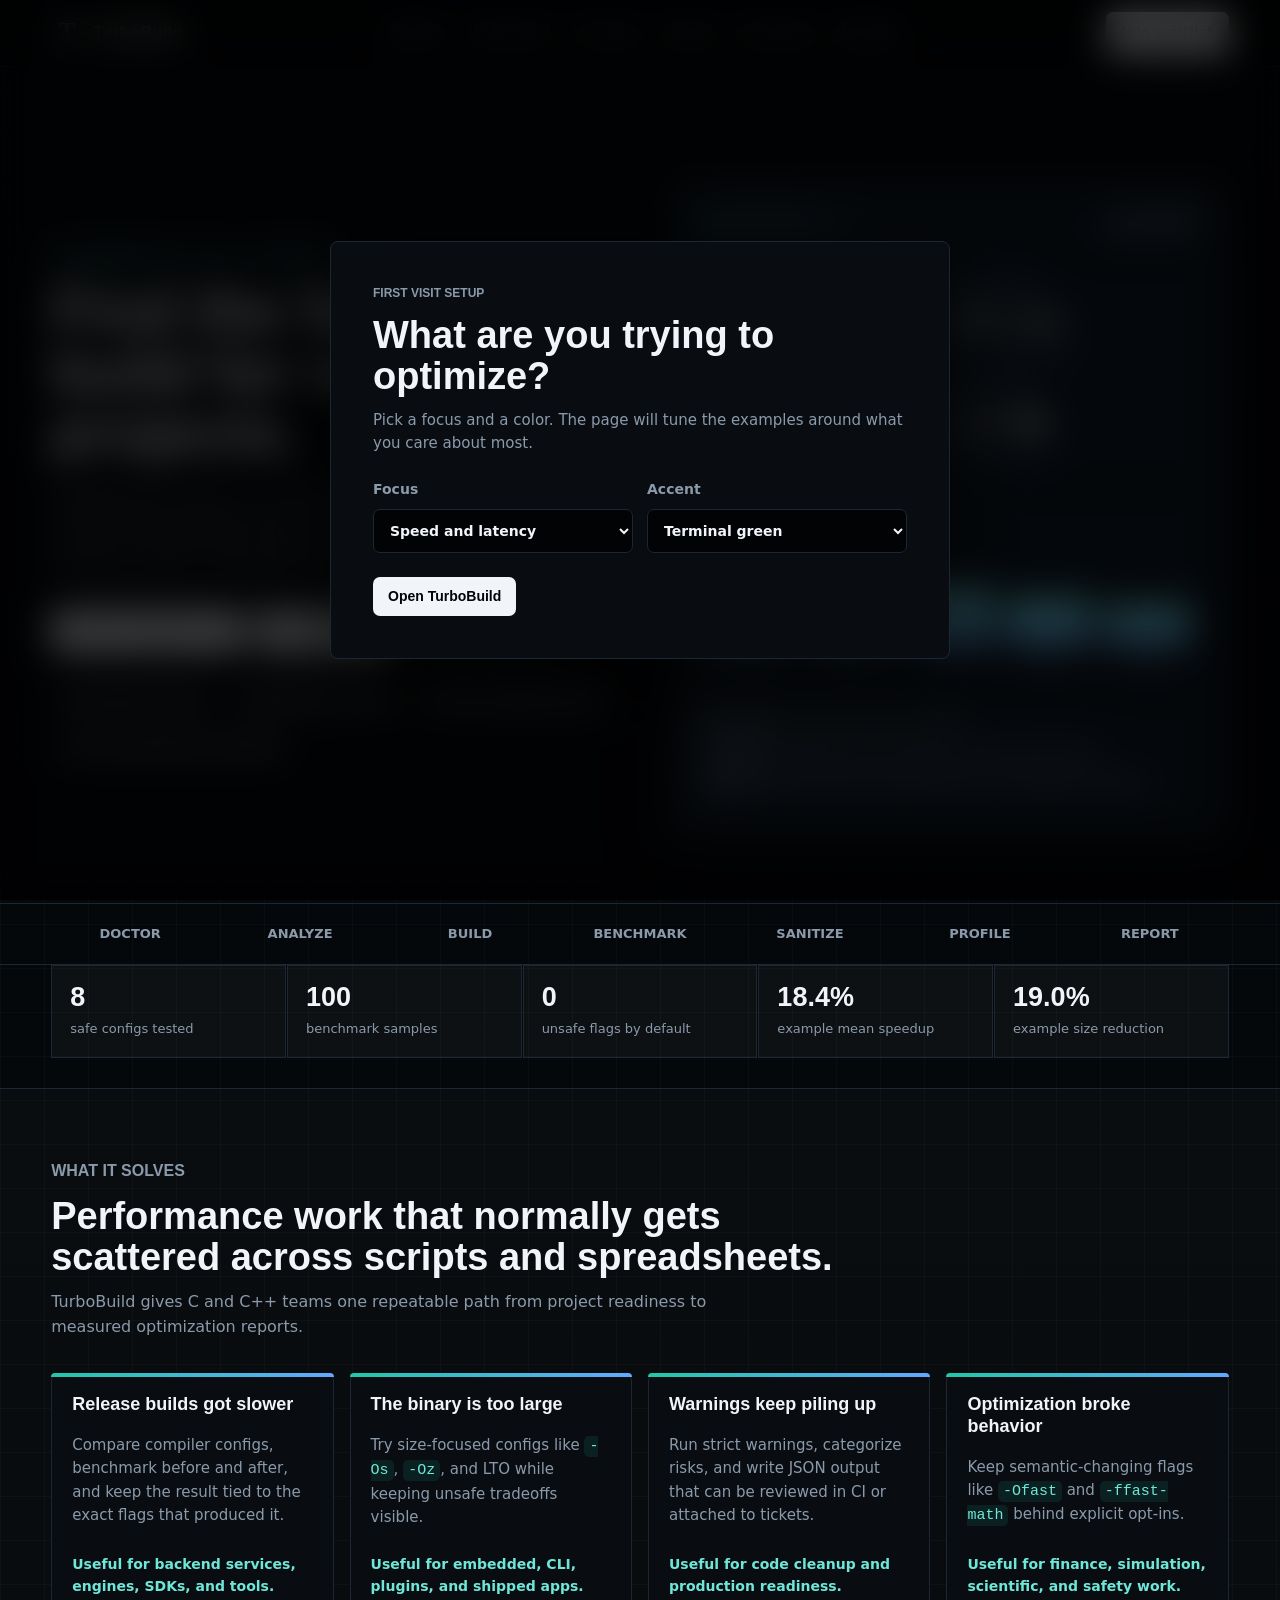
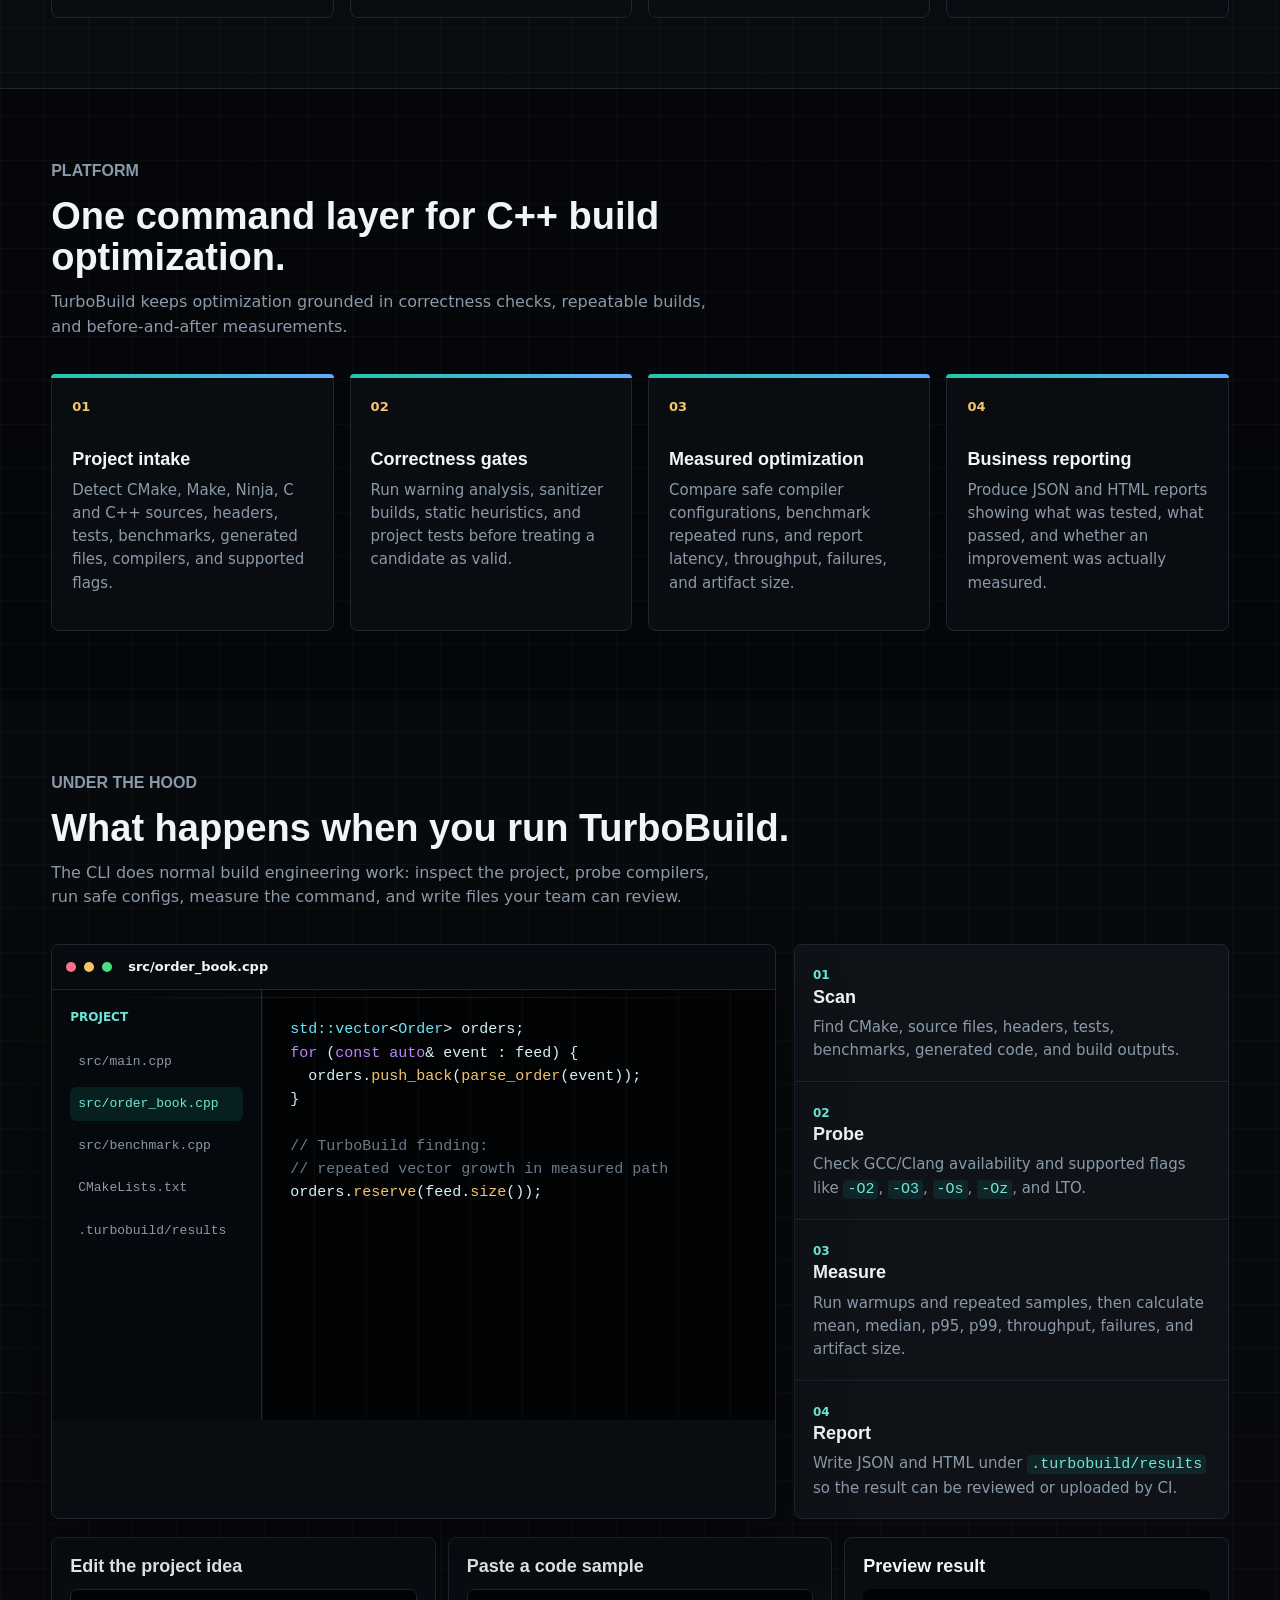
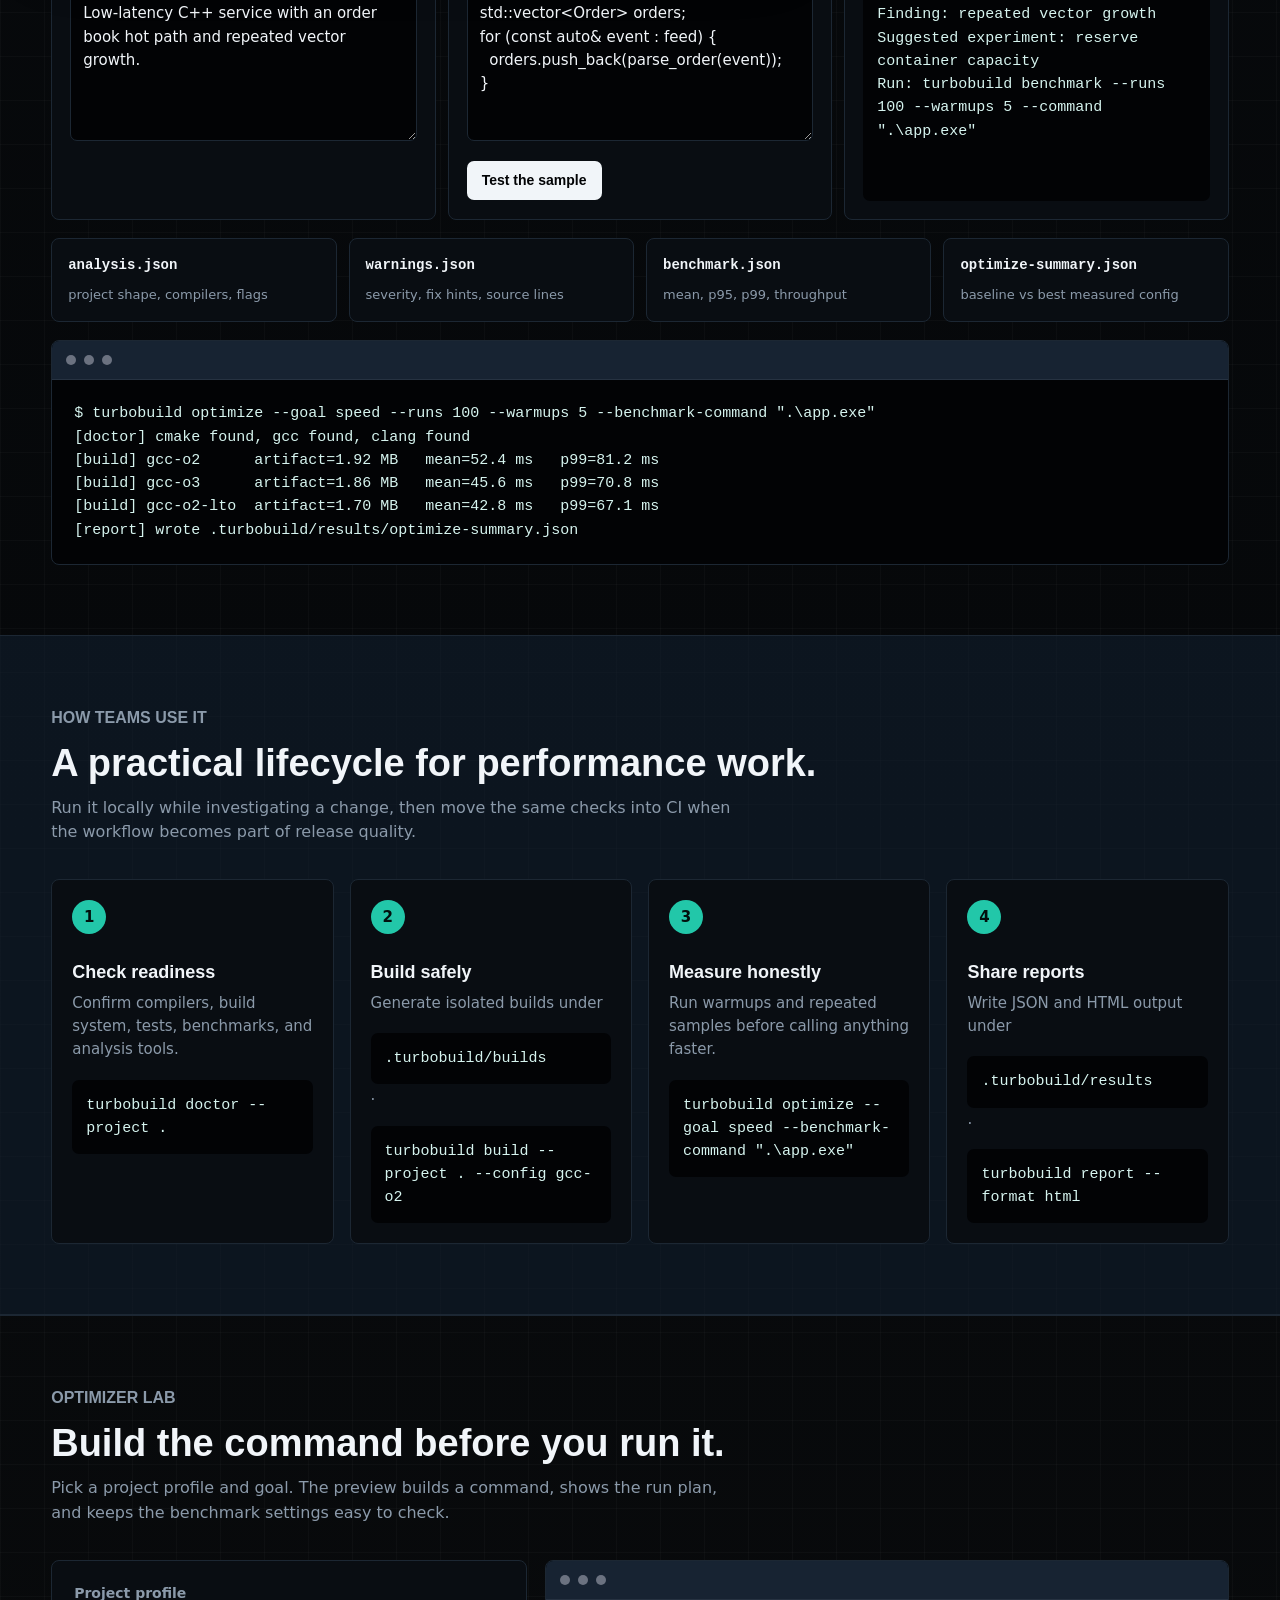
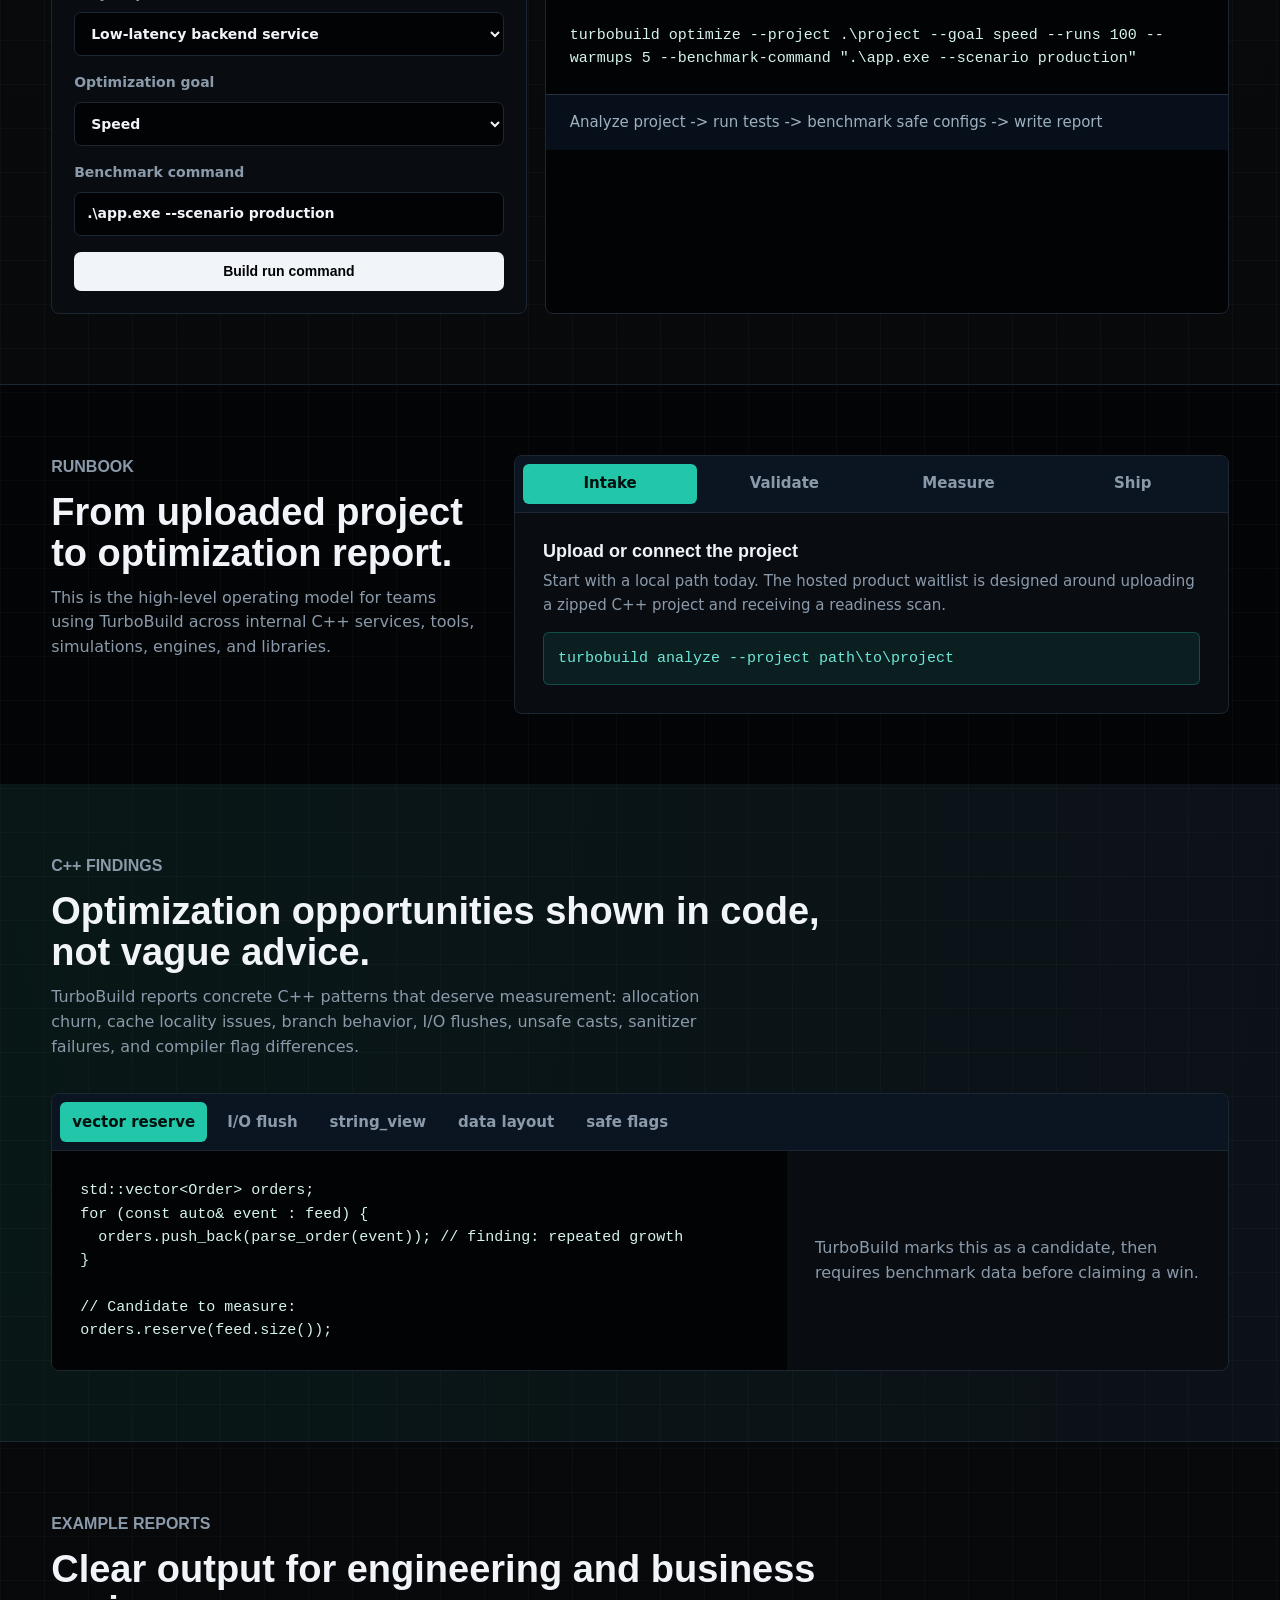
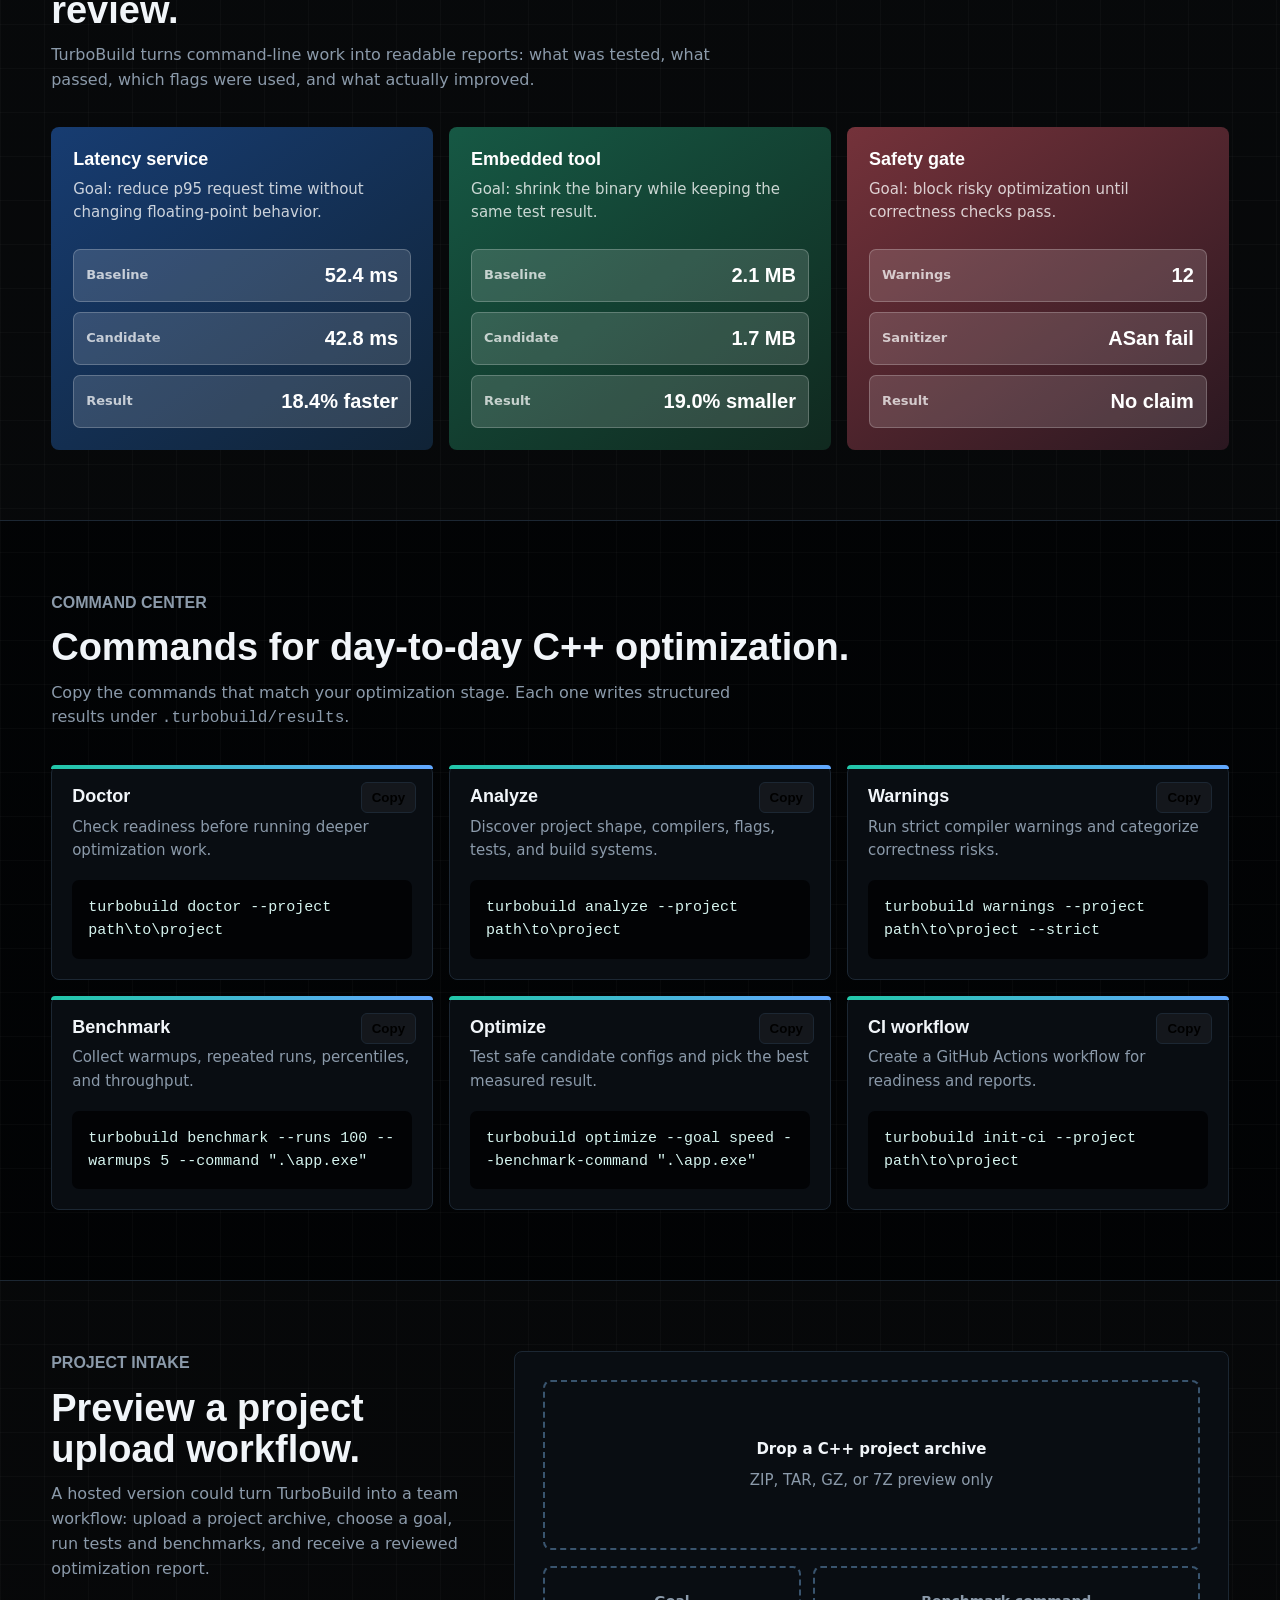
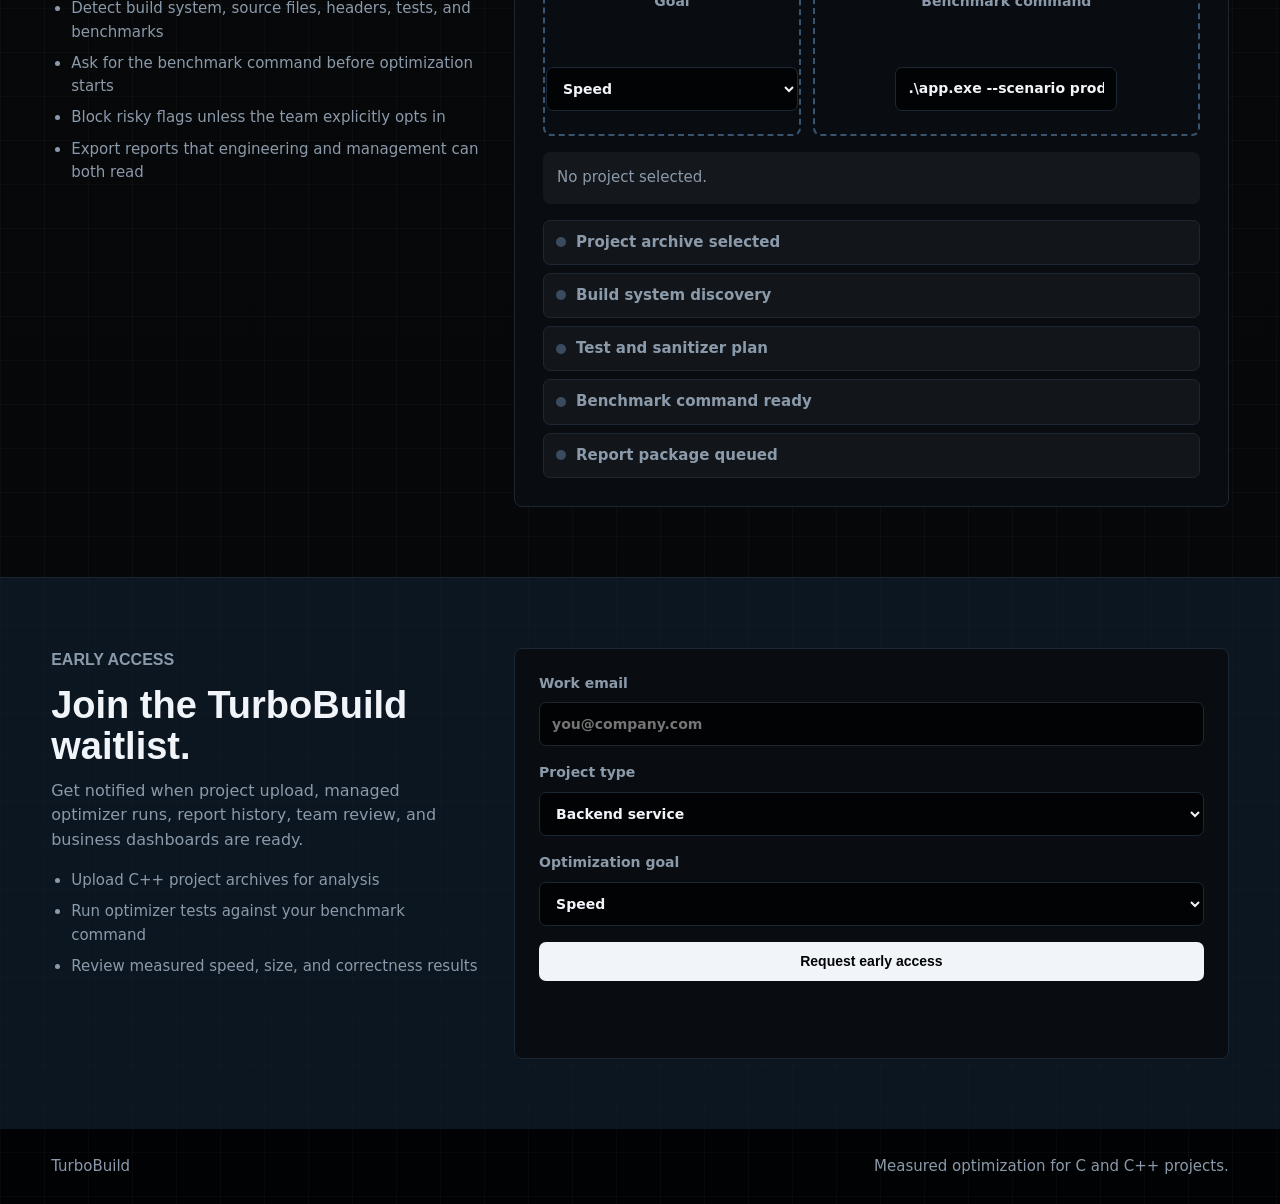
==== index.html @ cc8c0f1e "Deploy site from b3814294724a7c6a3bc1325616a0accb44f3c907" ====
<!doctype html>
<html lang="en">
  <head>
    <meta charset="utf-8" />
    <meta name="viewport" content="width=device-width, initial-scale=1" />
    <title>TurboBuild | Measured C and C++ Optimization</title>
    <meta
      name="description"
      content="TurboBuild analyzes, builds, tests, benchmarks, profiles, and optimizes C and C++ projects with measurement-first reports."
    />
    <link rel="stylesheet" href="styles.css" />
  </head>
  <body>
    <div class="welcome-modal" id="welcomeModal" aria-hidden="true">
      <div class="welcome-card" role="dialog" aria-modal="true" aria-labelledby="welcomeTitle">
        <p class="eyebrow">First visit setup</p>
        <h2 id="welcomeTitle">What are you trying to optimize?</h2>
        <p>
          Pick a focus and a color. The page will tune the examples around what
          you care about most.
        </p>
        <div class="welcome-grid">
          <label>
            Focus
            <select id="visitorFocus">
              <option value="speed">Speed and latency</option>
              <option value="size">Binary size</option>
              <option value="safety">Warnings and correctness</option>
              <option value="ci">CI reports</option>
            </select>
          </label>
          <label>
            Accent
            <select id="visitorColor">
              <option value="green">Terminal green</option>
              <option value="amber">Build amber</option>
              <option value="blue">Profiler blue</option>
              <option value="rose">Warning rose</option>
            </select>
          </label>
        </div>
        <button class="button button-dark" id="saveWelcome" type="button">Open TurboBuild</button>
      </div>
    </div>

    <header class="topbar">
      <a class="brand" href="#home" aria-label="TurboBuild home">
        <span class="brand-mark">T</span>
        <span>TurboBuild</span>
      </a>
      <nav class="nav" aria-label="Primary navigation">
        <a href="#platform">Platform</a>
        <a href="#under-hood">Under hood</a>
        <a href="#solves">Use cases</a>
        <a href="#upload">Upload</a>
        <a href="#commands">Commands</a>
        <a href="#workflow">Workflow</a>
      </nav>
      <a class="button button-dark" href="#waitlist">Join waitlist</a>
    </header>

    <main id="home">
      <section class="hero">
        <div class="hero-copy">
          <p class="eyebrow">Measurement-first C and C++ optimization</p>
          <h1>Find the fastest safe build for real C++ projects.</h1>
          <p class="hero-text">
            TurboBuild scans your C++ codebase, tests correctness, benchmarks
            compiler flags, profiles hot paths, and shows exactly what changed.
            It is a local CLI for teams that need proof before
            they change release flags, rewrite hot code, or ship performance
            claims.
          </p>
          <div class="hero-actions">
            <a class="button button-dark" href="#upload">Preview upload scan</a>
            <a class="button button-dark" href="#workflow">See workflow</a>
            <a class="button button-light" href="#optimizer-lab">Build a command</a>
          </div>
          <div class="trust-row" aria-label="Optimization safety guarantees">
            <span>Tests before claims</span>
            <span>Safe flags by default</span>
            <span>HTML and JSON reports</span>
            <span>Local command-line workflow</span>
          </div>
        </div>

        <aside class="hero-dashboard" aria-label="TurboBuild optimization dashboard preview">
          <div class="dashboard-top">
            <div>
              <span class="status-dot"></span>
              Optimization run
            </div>
            <strong>gcc-o3-lto</strong>
          </div>
          <div class="dashboard-metrics">
            <div>
              <span>Mean runtime</span>
              <strong>42.8 ms</strong>
              <small>-18.4% vs baseline</small>
            </div>
            <div>
              <span>p99 latency</span>
              <strong>67.1 ms</strong>
              <small>100 measured runs</small>
            </div>
            <div>
              <span>Throughput</span>
              <strong>23.3/s</strong>
              <small>+22.5% vs O0</small>
            </div>
            <div>
              <span>Binary size</span>
              <strong>1.7 MB</strong>
              <small>-9.1% with LTO</small>
            </div>
          </div>
          <div class="chart" aria-label="Benchmark bar chart">
            <div style="--height: 76%"><span>O0</span></div>
            <div style="--height: 58%"><span>O1</span></div>
            <div style="--height: 44%"><span>O2</span></div>
            <div style="--height: 36%"><span>O3</span></div>
            <div style="--height: 31%"><span>LTO</span></div>
          </div>
          <div class="finding-list">
            <p><strong>Hot path:</strong> src/order_book.cpp:184</p>
            <p><strong>Finding:</strong> repeated vector growth in benchmark loop</p>
            <p><strong>Policy:</strong> Ofast and fast-math blocked until explicitly allowed</p>
          </div>
        </aside>
      </section>

      <section class="logos" aria-label="TurboBuild product capabilities">
        <span>Doctor</span>
        <span>Analyze</span>
        <span>Build</span>
        <span>Benchmark</span>
        <span>Sanitize</span>
        <span>Profile</span>
        <span>Report</span>
      </section>

      <section class="metric-ribbon" aria-label="Example measured output">
        <div><strong>8</strong><span>safe configs tested</span></div>
        <div><strong>100</strong><span>benchmark samples</span></div>
        <div><strong>0</strong><span>unsafe flags by default</span></div>
        <div><strong>18.4%</strong><span>example mean speedup</span></div>
        <div><strong>19.0%</strong><span>example size reduction</span></div>
      </section>

      <section id="solves" class="section solve-section">
        <div class="section-heading">
          <p class="eyebrow">What it solves</p>
          <h2>Performance work that normally gets scattered across scripts and spreadsheets.</h2>
          <p>
            TurboBuild gives C and C++ teams one repeatable path from project
            readiness to measured optimization reports.
          </p>
        </div>

        <div class="solve-grid">
          <article class="solve-card">
            <h3>Release builds got slower</h3>
            <p>
              Compare compiler configs, benchmark before and after, and keep
              the result tied to the exact flags that produced it.
            </p>
            <strong>Useful for backend services, engines, SDKs, and tools.</strong>
          </article>
          <article class="solve-card">
            <h3>The binary is too large</h3>
            <p>
              Try size-focused configs like <code>-Os</code>, <code>-Oz</code>,
              and LTO while keeping unsafe tradeoffs visible.
            </p>
            <strong>Useful for embedded, CLI, plugins, and shipped apps.</strong>
          </article>
          <article class="solve-card">
            <h3>Warnings keep piling up</h3>
            <p>
              Run strict warnings, categorize risks, and write JSON output that
              can be reviewed in CI or attached to tickets.
            </p>
            <strong>Useful for code cleanup and production readiness.</strong>
          </article>
          <article class="solve-card">
            <h3>Optimization broke behavior</h3>
            <p>
              Keep semantic-changing flags like <code>-Ofast</code> and
              <code>-ffast-math</code> behind explicit opt-ins.
            </p>
            <strong>Useful for finance, simulation, scientific, and safety work.</strong>
          </article>
        </div>
      </section>

      <section id="platform" class="section">
        <div class="section-heading">
          <p class="eyebrow">Platform</p>
          <h2>One command layer for C++ build optimization.</h2>
          <p>
            TurboBuild keeps optimization grounded in correctness checks,
            repeatable builds, and before-and-after measurements.
          </p>
        </div>

        <div class="feature-grid">
          <article class="feature-card">
            <span class="icon">01</span>
            <h3>Project intake</h3>
            <p>
              Detect CMake, Make, Ninja, C and C++ sources, headers, tests,
              benchmarks, generated files, compilers, and supported flags.
            </p>
          </article>
          <article class="feature-card">
            <span class="icon">02</span>
            <h3>Correctness gates</h3>
            <p>
              Run warning analysis, sanitizer builds, static heuristics, and
              project tests before treating a candidate as valid.
            </p>
          </article>
          <article class="feature-card">
            <span class="icon">03</span>
            <h3>Measured optimization</h3>
            <p>
              Compare safe compiler configurations, benchmark repeated runs,
              and report latency, throughput, failures, and artifact size.
            </p>
          </article>
          <article class="feature-card">
            <span class="icon">04</span>
            <h3>Business reporting</h3>
            <p>
              Produce JSON and HTML reports showing what was tested, what
              passed, and whether an improvement was actually measured.
            </p>
          </article>
        </div>
      </section>

      <section id="under-hood" class="section ide-section">
        <div class="section-heading">
          <p class="eyebrow">Under the hood</p>
          <h2>What happens when you run TurboBuild.</h2>
          <p>
            The CLI does normal build engineering work: inspect the project,
            probe compilers, run safe configs, measure the command, and write
            files your team can review.
          </p>
        </div>

        <div class="ide-grid">
          <div class="ide-window">
            <div class="ide-top">
              <span></span><span></span><span></span>
              <strong>src/order_book.cpp</strong>
            </div>
            <div class="ide-body">
              <aside>
                <p>project</p>
                <span>src/main.cpp</span>
                <span class="active-file">src/order_book.cpp</span>
                <span>src/benchmark.cpp</span>
                <span>CMakeLists.txt</span>
                <span>.turbobuild/results</span>
              </aside>
              <pre><code><span class="code-type">std::vector</span>&lt;<span class="code-type">Order</span>&gt; orders;
<span class="code-keyword">for</span> (<span class="code-keyword">const auto</span>&amp; event : feed) {
  orders.<span class="code-call">push_back</span>(<span class="code-call">parse_order</span>(event));
}

<span class="code-comment">// TurboBuild finding:</span>
<span class="code-comment">// repeated vector growth in measured path</span>
orders.<span class="code-call">reserve</span>(feed.<span class="code-call">size</span>());</code></pre>
            </div>
          </div>

          <div class="pipeline-panel">
            <div>
              <span>01</span>
              <h3>Scan</h3>
              <p>Find CMake, source files, headers, tests, benchmarks, generated code, and build outputs.</p>
            </div>
            <div>
              <span>02</span>
              <h3>Probe</h3>
              <p>Check GCC/Clang availability and supported flags like <code>-O2</code>, <code>-O3</code>, <code>-Os</code>, <code>-Oz</code>, and LTO.</p>
            </div>
            <div>
              <span>03</span>
              <h3>Measure</h3>
              <p>Run warmups and repeated samples, then calculate mean, median, p95, p99, throughput, failures, and artifact size.</p>
            </div>
            <div>
              <span>04</span>
              <h3>Report</h3>
              <p>Write JSON and HTML under <code>.turbobuild/results</code> so the result can be reviewed or uploaded by CI.</p>
            </div>
          </div>
        </div>

        <div class="sandbox-grid">
          <div class="sandbox-card">
            <h3>Edit the project idea</h3>
            <textarea id="ideaInput">Low-latency C++ service with an order book hot path and repeated vector growth.</textarea>
          </div>
          <div class="sandbox-card">
            <h3>Paste a code sample</h3>
            <textarea id="codeInput">std::vector&lt;Order&gt; orders;
for (const auto&amp; event : feed) {
  orders.push_back(parse_order(event));
}</textarea>
            <button class="button button-dark" id="simulateCode" type="button">Test the sample</button>
          </div>
          <div class="sandbox-card sandbox-output">
            <h3>Preview result</h3>
            <pre><code id="sandboxOutput">Finding: repeated vector growth
Suggested experiment: reserve container capacity
Run: turbobuild benchmark --runs 100 --warmups 5 --command ".\app.exe"</code></pre>
          </div>
        </div>

        <div class="report-strip">
          <div><strong>analysis.json</strong><span>project shape, compilers, flags</span></div>
          <div><strong>warnings.json</strong><span>severity, fix hints, source lines</span></div>
          <div><strong>benchmark.json</strong><span>mean, p95, p99, throughput</span></div>
          <div><strong>optimize-summary.json</strong><span>baseline vs best measured config</span></div>
        </div>

        <div class="terminal-deep-dive">
          <div class="terminal-header">
            <span></span><span></span><span></span>
          </div>
          <pre><code>$ turbobuild optimize --goal speed --runs 100 --warmups 5 --benchmark-command ".\app.exe"
[doctor] cmake found, gcc found, clang found
[build] gcc-o2      artifact=1.92 MB   mean=52.4 ms   p99=81.2 ms
[build] gcc-o3      artifact=1.86 MB   mean=45.6 ms   p99=70.8 ms
[build] gcc-o2-lto  artifact=1.70 MB   mean=42.8 ms   p99=67.1 ms
[report] wrote .turbobuild/results/optimize-summary.json</code></pre>
        </div>
      </section>

      <section class="section lifecycle-section">
        <div class="section-heading">
          <p class="eyebrow">How teams use it</p>
          <h2>A practical lifecycle for performance work.</h2>
          <p>
            Run it locally while investigating a change, then move the same
            checks into CI when the workflow becomes part of release quality.
          </p>
        </div>

        <div class="lifecycle">
          <div>
            <span>1</span>
            <h3>Check readiness</h3>
            <p>Confirm compilers, build system, tests, benchmarks, and analysis tools.</p>
            <code>turbobuild doctor --project .</code>
          </div>
          <div>
            <span>2</span>
            <h3>Build safely</h3>
            <p>Generate isolated builds under <code>.turbobuild/builds</code>.</p>
            <code>turbobuild build --project . --config gcc-o2</code>
          </div>
          <div>
            <span>3</span>
            <h3>Measure honestly</h3>
            <p>Run warmups and repeated samples before calling anything faster.</p>
            <code>turbobuild optimize --goal speed --benchmark-command ".\app.exe"</code>
          </div>
          <div>
            <span>4</span>
            <h3>Share reports</h3>
            <p>Write JSON and HTML output under <code>.turbobuild/results</code>.</p>
            <code>turbobuild report --format html</code>
          </div>
        </div>
      </section>

      <section id="optimizer-lab" class="section lab-section">
        <div class="section-heading">
          <p class="eyebrow">Optimizer lab</p>
          <h2>Build the command before you run it.</h2>
          <p>
            Pick a project profile and goal. The preview builds a command,
            shows the run plan, and keeps the benchmark settings easy to check.
          </p>
        </div>

        <div class="lab-grid">
          <div class="lab-controls">
            <label>
              Project profile
              <select id="profileSelect">
                <option value="service">Low-latency backend service</option>
                <option value="engine">Game or simulation engine</option>
                <option value="embedded">Embedded binary-size target</option>
              </select>
            </label>
            <label>
              Optimization goal
              <select id="goalSelect">
                <option value="speed">Speed</option>
                <option value="size">Binary size</option>
                <option value="balanced">Balanced</option>
              </select>
            </label>
            <label>
              Benchmark command
              <input id="benchCommand" value=".\app.exe --scenario production" />
            </label>
            <button class="button button-dark" id="buildCommand" type="button">Build run command</button>
          </div>

          <div class="lab-output">
            <div class="terminal-header">
              <span></span>
              <span></span>
              <span></span>
            </div>
            <pre><code id="generatedCommand">turbobuild optimize --project .\project --goal speed --runs 100 --warmups 5 --benchmark-command ".\app.exe --scenario production"</code></pre>
            <div class="run-plan" id="runPlan">
              Analyze project -> run tests -> benchmark safe configs -> write report
            </div>
          </div>
        </div>
      </section>

      <section id="workflow" class="section split-section">
        <div>
          <p class="eyebrow">Runbook</p>
          <h2>From uploaded project to optimization report.</h2>
          <p>
            This is the high-level operating model for teams using TurboBuild
            across internal C++ services, tools, simulations, engines, and
            libraries.
          </p>
        </div>

        <div class="tab-shell">
          <div class="tabs" role="tablist" aria-label="Optimization workflow">
            <button class="tab active" type="button" data-tab="intake">Intake</button>
            <button class="tab" type="button" data-tab="validate">Validate</button>
            <button class="tab" type="button" data-tab="measure">Measure</button>
            <button class="tab" type="button" data-tab="ship">Ship</button>
          </div>
          <div class="tab-panel active" id="intake">
            <h3>Upload or connect the project</h3>
            <p>
              Start with a local path today. The hosted product waitlist is
              designed around uploading a zipped C++ project and receiving a
              readiness scan.
            </p>
            <code>turbobuild analyze --project path\to\project</code>
          </div>
          <div class="tab-panel" id="validate">
            <h3>Prove the code still behaves</h3>
            <p>
              Run warnings, sanitizers, static analysis, and tests before any
              performance claim is accepted.
            </p>
            <code>turbobuild warnings --project path\to\project --strict</code>
          </div>
          <div class="tab-panel" id="measure">
            <h3>Benchmark candidate builds</h3>
            <p>
              Run warmups and repeated samples across compiler configurations.
              TurboBuild tracks p50, p95, p99, mean, standard deviation, and
              throughput.
            </p>
            <code>turbobuild optimize --goal speed --benchmark-command ".\app.exe"</code>
          </div>
          <div class="tab-panel" id="ship">
            <h3>Report the measured result</h3>
            <p>
              Export reports for engineering review, release notes, or business
              signoff. No unmeasured speedup claims are reported as wins.
            </p>
            <code>turbobuild report --project path\to\project --format html</code>
          </div>
        </div>
      </section>

      <section class="section cpp-section">
        <div class="section-heading">
          <p class="eyebrow">C++ findings</p>
          <h2>Optimization opportunities shown in code, not vague advice.</h2>
          <p>
            TurboBuild reports concrete C++ patterns that deserve measurement:
            allocation churn, cache locality issues, branch behavior, I/O flushes,
            unsafe casts, sanitizer failures, and compiler flag differences.
          </p>
        </div>

        <div class="code-showcase">
          <div class="code-tabs" role="tablist" aria-label="C++ optimization examples">
            <button class="code-tab active" type="button" data-code="reserve">vector reserve</button>
            <button class="code-tab" type="button" data-code="endl">I/O flush</button>
            <button class="code-tab" type="button" data-code="string">string_view</button>
            <button class="code-tab" type="button" data-code="layout">data layout</button>
            <button class="code-tab" type="button" data-code="flags">safe flags</button>
          </div>
          <div class="code-panel active" id="reserve">
            <pre><code>std::vector&lt;Order&gt; orders;
for (const auto&amp; event : feed) {
  orders.push_back(parse_order(event)); // finding: repeated growth
}

// Candidate to measure:
orders.reserve(feed.size());</code></pre>
            <p>TurboBuild marks this as a candidate, then requires benchmark data before claiming a win.</p>
          </div>
          <div class="code-panel" id="endl">
            <pre><code>for (const auto&amp; row : report) {
  out &lt;&lt; row.symbol &lt;&lt; "," &lt;&lt; row.price &lt;&lt; std::endl;
}

// Candidate to measure:
out &lt;&lt; row.symbol &lt;&lt; "," &lt;&lt; row.price &lt;&lt; '\n';</code></pre>
            <p><code>std::endl</code> flushes the stream. TurboBuild flags it when it appears in likely hot paths.</p>
          </div>
          <div class="code-panel" id="string">
            <pre><code>bool has_prefix(const std::string&amp; value,
                const std::string&amp; prefix) {
  return value.rfind(prefix, 0) == 0;
}

// Candidate to measure:
bool has_prefix(std::string_view value,
                std::string_view prefix) {
  return value.starts_with(prefix);
}</code></pre>
            <p>TurboBuild highlights avoidable string copies and suggests a measured experiment, not an automatic rewrite.</p>
          </div>
          <div class="code-panel" id="layout">
            <pre><code>struct Particle {
  float x, y, z;
  float vx, vy, vz;
};

std::vector&lt;Particle&gt; particles;

// Candidate for hot loops:
struct ParticlesSoA {
  std::vector&lt;float&gt; x, y, z;
  std::vector&lt;float&gt; vx, vy, vz;
};</code></pre>
            <p>Cache-sensitive layouts are reported as high-impact candidates when profiling points at tight loops.</p>
          </div>
          <div class="code-panel" id="flags">
            <pre><code>Safe candidates:
  -O2
  -O3
  -Os
  -Oz
  -O2 -flto

Explicit opt-in only:
  -Ofast
  -ffast-math
  -march=native</code></pre>
            <p>Semantic-changing or portability-changing flags stay blocked unless the team opts in.</p>
          </div>
        </div>
      </section>

      <section class="section example-section">
          <div class="section-heading">
            <p class="eyebrow">Example reports</p>
            <h2>Clear output for engineering and business review.</h2>
            <p>
              TurboBuild turns command-line work into readable reports: what was tested,
              what passed, which flags were used, and what actually improved.
            </p>
          </div>

          <div class="example-grid">
            <article class="example-card blue-card">
              <h3>Latency service</h3>
              <p>Goal: reduce p95 request time without changing floating-point behavior.</p>
              <dl>
                <div><dt>Baseline</dt><dd>52.4 ms</dd></div>
                <div><dt>Candidate</dt><dd>42.8 ms</dd></div>
                <div><dt>Result</dt><dd>18.4% faster</dd></div>
              </dl>
            </article>
            <article class="example-card green-card">
              <h3>Embedded tool</h3>
              <p>Goal: shrink the binary while keeping the same test result.</p>
              <dl>
                <div><dt>Baseline</dt><dd>2.1 MB</dd></div>
                <div><dt>Candidate</dt><dd>1.7 MB</dd></div>
                <div><dt>Result</dt><dd>19.0% smaller</dd></div>
              </dl>
            </article>
            <article class="example-card red-card">
              <h3>Safety gate</h3>
              <p>Goal: block risky optimization until correctness checks pass.</p>
              <dl>
                <div><dt>Warnings</dt><dd>12</dd></div>
                <div><dt>Sanitizer</dt><dd>ASan fail</dd></div>
                <div><dt>Result</dt><dd>No claim</dd></div>
              </dl>
            </article>
          </div>
      </section>

      <section id="commands" class="section">
        <div class="section-heading">
          <p class="eyebrow">Command center</p>
          <h2>Commands for day-to-day C++ optimization.</h2>
          <p>
            Copy the commands that match your optimization stage. Each one
            writes structured results under <code>.turbobuild/results</code>.
          </p>
        </div>

        <div class="command-grid">
          <article class="command-card">
            <h3>Doctor</h3>
            <p>Check readiness before running deeper optimization work.</p>
            <pre><code>turbobuild doctor --project path\to\project</code></pre>
            <button class="copy-button" type="button">Copy</button>
          </article>
          <article class="command-card">
            <h3>Analyze</h3>
            <p>Discover project shape, compilers, flags, tests, and build systems.</p>
            <pre><code>turbobuild analyze --project path\to\project</code></pre>
            <button class="copy-button" type="button">Copy</button>
          </article>
          <article class="command-card">
            <h3>Warnings</h3>
            <p>Run strict compiler warnings and categorize correctness risks.</p>
            <pre><code>turbobuild warnings --project path\to\project --strict</code></pre>
            <button class="copy-button" type="button">Copy</button>
          </article>
          <article class="command-card">
            <h3>Benchmark</h3>
            <p>Collect warmups, repeated runs, percentiles, and throughput.</p>
            <pre><code>turbobuild benchmark --runs 100 --warmups 5 --command ".\app.exe"</code></pre>
            <button class="copy-button" type="button">Copy</button>
          </article>
          <article class="command-card">
            <h3>Optimize</h3>
            <p>Test safe candidate configs and pick the best measured result.</p>
            <pre><code>turbobuild optimize --goal speed --benchmark-command ".\app.exe"</code></pre>
            <button class="copy-button" type="button">Copy</button>
          </article>
          <article class="command-card">
            <h3>CI workflow</h3>
            <p>Create a GitHub Actions workflow for readiness and reports.</p>
            <pre><code>turbobuild init-ci --project path\to\project</code></pre>
            <button class="copy-button" type="button">Copy</button>
          </article>
        </div>
      </section>

      <section id="upload" class="section upload-section">
        <div>
          <p class="eyebrow">Project intake</p>
          <h2>Preview a project upload workflow.</h2>
          <p>
            A hosted version could turn TurboBuild into a team workflow:
            upload a project archive, choose a goal, run tests and benchmarks,
            and receive a reviewed optimization report.
          </p>
          <ul class="check-list">
            <li>Detect build system, source files, headers, tests, and benchmarks</li>
            <li>Ask for the benchmark command before optimization starts</li>
            <li>Block risky flags unless the team explicitly opts in</li>
            <li>Export reports that engineering and management can both read</li>
          </ul>
        </div>
        <div class="upload-box" id="uploadBox">
          <input id="projectUpload" type="file" accept=".zip,.tar,.gz,.7z" />
          <label for="projectUpload">
            <strong>Drop a C++ project archive</strong>
            <span>ZIP, TAR, GZ, or 7Z preview only</span>
          </label>
          <div class="upload-controls">
            <label>
              Goal
              <select id="uploadGoal">
                <option value="speed">Speed</option>
                <option value="size">Binary size</option>
                <option value="correctness">Warnings and correctness</option>
                <option value="balanced">Balanced</option>
              </select>
            </label>
            <label>
              Benchmark command
              <input id="uploadBenchmark" value=".\app.exe --scenario production" />
            </label>
          </div>
          <div class="upload-status" id="uploadStatus">No project selected.</div>
          <div class="scan-preview" id="scanPreview">
            <div><span></span> Project archive selected</div>
            <div><span></span> Build system discovery</div>
            <div><span></span> Test and sanitizer plan</div>
            <div><span></span> Benchmark command ready</div>
            <div><span></span> Report package queued</div>
          </div>
        </div>
      </section>

      <section id="waitlist" class="section waitlist-section">
        <div class="waitlist-copy">
          <p class="eyebrow">Early access</p>
          <h2>Join the TurboBuild waitlist.</h2>
          <p>
            Get notified when project upload, managed optimizer runs, report
            history, team review, and business dashboards are ready.
          </p>
          <ul class="check-list">
            <li>Upload C++ project archives for analysis</li>
            <li>Run optimizer tests against your benchmark command</li>
            <li>Review measured speed, size, and correctness results</li>
          </ul>
        </div>
        <form class="waitlist-form" id="waitlistForm">
          <label>
            Work email
            <input name="email" type="email" placeholder="you@company.com" required />
          </label>
          <label>
            Project type
            <select name="projectType">
              <option>Backend service</option>
              <option>Game engine</option>
              <option>Trading or simulation</option>
              <option>Embedded system</option>
              <option>Library or SDK</option>
            </select>
          </label>
          <label>
            Optimization goal
            <select name="goal">
              <option>Speed</option>
              <option>Binary size</option>
              <option>Warnings and correctness</option>
              <option>Balanced</option>
            </select>
          </label>
          <button class="button button-dark" type="submit">Request early access</button>
          <p class="form-status" id="formStatus" role="status"></p>
        </form>
      </section>
    </main>

    <footer class="footer">
      <span>TurboBuild</span>
      <span>Measured optimization for C and C++ projects.</span>
    </footer>

    <script src="script.js"></script>
  </body>
</html>
---- styles.css ----
:root {
  --ink: #f1f5f9;
  --muted: #8b9aaa;
  --line: #1c2733;
  --paper: #030507;
  --panel: #090d12;
  --panel-strong: #101720;
  --accent: #22c7a9;
  --accent-strong: #6ee7d8;
  --blue: #62a8ff;
  --red: #fb7185;
  --violet: #a78bfa;
  --cyan: #67e8f9;
  --gold: #f4c46b;
  --green: #4ade80;
  --code: #020305;
  --shadow: rgba(0, 0, 0, 0.34);
  --ease: cubic-bezier(0.22, 1, 0.36, 1);
}

body[data-accent="amber"] {
  --accent: #f4c46b;
  --accent-strong: #fde68a;
  --blue: #f59e0b;
}

body[data-accent="blue"] {
  --accent: #62a8ff;
  --accent-strong: #93c5fd;
  --blue: #67e8f9;
}

body[data-accent="rose"] {
  --accent: #fb7185;
  --accent-strong: #fda4af;
  --blue: #c084fc;
}

* {
  box-sizing: border-box;
}

html {
  scroll-behavior: smooth;
}

body {
  margin: 0;
  background:
    linear-gradient(rgba(255, 255, 255, 0.025) 1px, transparent 1px),
    linear-gradient(90deg, rgba(255, 255, 255, 0.025) 1px, transparent 1px),
    linear-gradient(180deg, #05080c 0%, #030507 44%, #010203 100%);
  background-size: 44px 44px, 44px 44px, auto;
  color: var(--ink);
  font-family: "Aptos", "Segoe UI Variable", "Segoe UI", ui-sans-serif, system-ui, sans-serif;
  font-size: 15px;
  line-height: 1.55;
}

::selection {
  background: rgba(34, 199, 169, 0.32);
  color: #ffffff;
}

a {
  color: inherit;
  text-decoration: none;
}

code,
pre {
  font-family: "SFMono-Regular", Consolas, "Liberation Mono", monospace;
}

.topbar {
  align-items: center;
  backdrop-filter: blur(18px);
  background: rgba(3, 5, 7, 0.82);
  border-bottom: 1px solid var(--line);
  display: flex;
  gap: 24px;
  justify-content: space-between;
  left: 0;
  padding: 12px clamp(18px, 4vw, 52px);
  position: sticky;
  right: 0;
  top: 0;
  z-index: 10;
}

.brand,
.nav {
  align-items: center;
  display: flex;
}

.brand {
  font-family: "Bahnschrift", "Aptos Display", "Segoe UI", sans-serif;
  font-size: 17px;
  font-weight: 800;
  gap: 10px;
}

.brand-mark {
  align-items: center;
  background: rgba(255, 255, 255, 0.04);
  border: 1px solid var(--line);
  border-radius: 50%;
  color: var(--ink);
  display: inline-flex;
  font-family: "Segoe Script", "Brush Script MT", cursive;
  font-size: 25px;
  font-weight: 700;
  height: 32px;
  justify-content: center;
  line-height: 1;
  padding-bottom: 2px;
  width: 32px;
}

.nav {
  color: var(--muted);
  font-size: 14px;
  gap: 22px;
}

.nav a,
.brand,
.button,
.copy-button,
.tab,
.code-tab,
.feature-card,
.solve-card,
.command-card,
.example-card,
.lifecycle div,
.upload-box label,
.scan-preview div,
.hero-dashboard,
input,
select {
  transition:
    background-color 280ms var(--ease),
    border-color 280ms var(--ease),
    box-shadow 280ms var(--ease),
    color 280ms var(--ease),
    filter 280ms var(--ease),
    opacity 280ms var(--ease),
    transform 280ms var(--ease);
}

.welcome-modal {
  align-items: center;
  backdrop-filter: blur(18px);
  background: rgba(0, 0, 0, 0.72);
  display: none;
  inset: 0;
  justify-content: center;
  padding: 20px;
  position: fixed;
  z-index: 30;
}

.welcome-modal.visible {
  display: flex;
}

.welcome-card {
  animation: modalIn 360ms var(--ease);
  background: var(--panel);
  border: 1px solid var(--line);
  border-radius: 8px;
  box-shadow: 0 30px 90px rgba(0, 0, 0, 0.55);
  max-width: 620px;
  padding: clamp(24px, 5vw, 42px);
  width: min(100%, 620px);
}

.welcome-card p {
  color: var(--muted);
}

.welcome-grid {
  display: grid;
  gap: 14px;
  grid-template-columns: repeat(2, minmax(0, 1fr));
  margin: 24px 0;
}

.welcome-grid label {
  color: var(--muted);
  display: grid;
  font-size: 14px;
  font-weight: 800;
  gap: 8px;
}

.welcome-grid select {
  background: var(--code);
  border: 1px solid var(--line);
  border-radius: 7px;
  color: var(--ink);
  font: inherit;
  min-height: 44px;
  padding: 10px 12px;
}

.nav a:hover,
.brand:hover {
  color: var(--accent-strong);
}

.button {
  align-items: center;
  border: 1px solid transparent;
  border-radius: 7px;
  cursor: pointer;
  display: inline-flex;
  font-weight: 700;
  justify-content: center;
  font-size: 14px;
  min-height: 39px;
  padding: 9px 14px;
}

.button-dark {
  background: #f1f5f9;
  color: #020305;
}

.button-light {
  background: rgba(255, 255, 255, 0.04);
  border-color: var(--line);
  color: var(--ink);
}

.button:hover,
.copy-button:hover {
  box-shadow: 0 14px 34px rgba(34, 199, 169, 0.18);
  transform: translateY(-2px);
}

.hero {
  display: grid;
  gap: 34px;
  grid-template-columns: minmax(0, 1.02fr) minmax(320px, 0.98fr);
  min-height: calc(100vh - 64px);
  padding: clamp(44px, 7vw, 88px) clamp(18px, 4vw, 52px) 42px;
}

.hero-copy {
  align-self: center;
  max-width: 760px;
}

.eyebrow {
  color: var(--cyan);
  font-family: "Bahnschrift", "Aptos Display", "Segoe UI", sans-serif;
  font-size: 12px;
  font-weight: 800;
  letter-spacing: 0;
  margin: 0 0 12px;
  text-transform: uppercase;
}

h1,
h2,
h3,
p {
  margin-top: 0;
}

h1 {
  font-family: "Bahnschrift", "Aptos Display", "Segoe UI", sans-serif;
  font-size: clamp(34px, 5.7vw, 60px);
  line-height: 1.02;
  margin-bottom: 18px;
  max-width: 780px;
}

h2 {
  font-family: "Bahnschrift", "Aptos Display", "Segoe UI", sans-serif;
  font-size: clamp(25px, 3.2vw, 38px);
  line-height: 1.08;
  margin-bottom: 12px;
}

h3 {
  font-family: "Bahnschrift", "Aptos Display", "Segoe UI", sans-serif;
  font-size: 18px;
  line-height: 1.2;
  margin-bottom: 8px;
}

.hero-text,
.section-heading p,
.split-section > div > p,
.upload-section p,
.waitlist-copy p {
  color: var(--muted);
  font-size: 16px;
  max-width: 680px;
}

.trust-row {
  color: var(--muted);
  display: flex;
  flex-wrap: wrap;
  font-size: 13px;
  font-weight: 800;
  gap: 10px;
  margin-top: 28px;
}

.trust-row span {
  background: rgba(255, 255, 255, 0.045);
  border: 1px solid var(--line);
  border-radius: 999px;
  padding: 8px 12px;
}

.hero-actions {
  display: flex;
  flex-wrap: wrap;
  gap: 12px;
  margin-top: 30px;
}

.terminal-panel {
  align-self: center;
  background: var(--code);
  border: 1px solid #263241;
  border-radius: 8px;
  box-shadow: 0 24px 70px rgba(17, 24, 39, 0.24);
  color: #d6f4ef;
  overflow: hidden;
}

.terminal-header {
  background: #172332;
  border-bottom: 1px solid #263241;
  display: flex;
  gap: 8px;
  padding: 14px;
}

.terminal-header span {
  background: #6b7280;
  border-radius: 50%;
  display: block;
  height: 10px;
  width: 10px;
}

.terminal-panel pre {
  margin: 0;
  overflow-x: auto;
  padding: 24px;
  white-space: pre-wrap;
}

.metric-strip {
  align-items: center;
  background: #0c141d;
  border-top: 1px solid #263241;
  display: grid;
  gap: 8px;
  grid-template-columns: 1fr auto 1.4fr;
  padding: 16px 20px;
}

.metric-strip span {
  color: #9db0c0;
  font-size: 13px;
}

.metric-strip strong {
  color: #76e4d5;
  font-size: 24px;
}

.hero-dashboard {
  align-self: center;
  background: rgba(13, 21, 32, 0.86);
  border: 1px solid #263241;
  border-radius: 8px;
  box-shadow: 0 18px 50px rgba(17, 24, 39, 0.18);
  color: #e5eef7;
  overflow: hidden;
  padding: 18px;
}

.hero-dashboard:hover {
  box-shadow: 0 24px 72px rgba(34, 199, 169, 0.12);
  transform: translateY(-3px);
}

.dashboard-top,
.dashboard-metrics,
.finding-list {
  background: rgba(17, 29, 42, 0.86);
  border: 1px solid #263241;
  border-radius: 8px;
}

.dashboard-top {
  align-items: center;
  display: flex;
  justify-content: space-between;
  padding: 14px;
}

.dashboard-top div {
  align-items: center;
  color: #b7c4d1;
  display: flex;
  gap: 8px;
}

.status-dot {
  animation: pulseDot 1800ms var(--ease) infinite;
  background: #22c55e;
  border-radius: 50%;
  box-shadow: 0 0 0 5px rgba(34, 197, 94, 0.16);
  display: inline-block;
  height: 9px;
  width: 9px;
}

.dashboard-metrics {
  display: grid;
  gap: 12px;
  grid-template-columns: repeat(2, 1fr);
  margin-top: 12px;
  padding: 14px;
}

.dashboard-metrics span,
.dashboard-metrics small {
  color: #91a4b8;
  display: block;
}

.dashboard-metrics strong {
  color: #ffffff;
  display: block;
  font-size: 25px;
  margin: 4px 0;
}

.chart {
  align-items: end;
  background: rgba(17, 29, 42, 0.86);
  border: 1px solid #263241;
  border-radius: 8px;
  display: grid;
  gap: 12px;
  grid-template-columns: repeat(5, 1fr);
  height: 190px;
  margin-top: 12px;
  padding: 18px 18px 38px;
}

.chart div {
  background: linear-gradient(180deg, var(--accent-strong), var(--blue));
  border-radius: 6px 6px 0 0;
  height: var(--height);
  position: relative;
}

.chart div {
  transition: filter 280ms var(--ease), transform 280ms var(--ease);
}

.chart div:hover {
  filter: brightness(1.15);
  transform: scaleY(1.035);
  transform-origin: bottom;
}

.chart span {
  bottom: -26px;
  color: #91a4b8;
  font-size: 12px;
  font-weight: 800;
  left: 50%;
  position: absolute;
  transform: translateX(-50%);
}

.finding-list {
  color: #c8d5e1;
  margin-top: 12px;
  padding: 14px;
}

.finding-list p {
  margin-bottom: 8px;
}

.logos {
  border-bottom: 1px solid var(--line);
  border-top: 1px solid var(--line);
  color: var(--muted);
  display: grid;
  font-size: 13px;
  font-weight: 800;
  gap: 12px;
  grid-template-columns: repeat(7, 1fr);
  padding: 20px clamp(18px, 4vw, 56px);
  text-align: center;
  text-transform: uppercase;
}

.metric-ribbon {
  border-bottom: 1px solid var(--line);
  display: grid;
  gap: 1px;
  grid-template-columns: repeat(5, 1fr);
  padding: 0 clamp(18px, 4vw, 52px) 30px;
}

.metric-ribbon div {
  background: rgba(255, 255, 255, 0.035);
  border: 1px solid var(--line);
  padding: 18px;
  transition: border-color 280ms var(--ease), transform 280ms var(--ease), background-color 280ms var(--ease);
}

.metric-ribbon div:nth-child(2),
.metric-ribbon div:nth-child(4) {
  animation: slowFloat 7400ms var(--ease) infinite;
}

.metric-ribbon div:hover {
  background: rgba(34, 199, 169, 0.06);
  border-color: rgba(34, 199, 169, 0.45);
  transform: translateY(-3px);
}

.metric-ribbon strong {
  color: var(--ink);
  display: block;
  font-family: "Bahnschrift", "Aptos Display", "Segoe UI", sans-serif;
  font-size: 27px;
  line-height: 1;
}

.metric-ribbon span {
  color: var(--muted);
  display: block;
  font-size: 13px;
  margin-top: 8px;
}

.section {
  padding: 70px clamp(18px, 4vw, 52px);
}

.section-heading {
  margin-bottom: 34px;
  max-width: 830px;
}

.feature-grid,
.command-grid,
.solve-grid {
  display: grid;
  gap: 16px;
  grid-template-columns: repeat(4, minmax(0, 1fr));
}

.feature-card,
.solve-card,
.command-card,
.tab-shell,
.upload-box,
.waitlist-form,
.lab-controls,
.lab-output,
.code-showcase {
  background: var(--panel);
  border: 1px solid var(--line);
  border-radius: 8px;
}

.feature-card,
.solve-card,
.command-card {
  min-height: 210px;
  padding: 20px;
  position: relative;
}

.feature-card::before,
.solve-card::before,
.command-card::before {
  background: linear-gradient(90deg, var(--accent), var(--blue));
  border-radius: 8px 8px 0 0;
  content: "";
  height: 4px;
  left: -1px;
  position: absolute;
  right: -1px;
  top: -1px;
}

.feature-card:hover,
.solve-card:hover,
.command-card:hover,
.lifecycle div:hover,
.pipeline-panel div:hover,
.report-strip div:hover {
  border-color: rgba(34, 199, 169, 0.5);
  box-shadow: 0 18px 48px var(--shadow);
  transform: translateY(-4px);
}

.ide-section {
  background: rgba(255, 255, 255, 0.012);
}

.ide-grid {
  display: grid;
  gap: 18px;
  grid-template-columns: minmax(0, 1.25fr) minmax(320px, 0.75fr);
}

.ide-window,
.pipeline-panel,
.report-strip div {
  background: var(--panel);
  border: 1px solid var(--line);
  border-radius: 8px;
  overflow: hidden;
}

.ide-window {
  box-shadow: 0 24px 70px rgba(0, 0, 0, 0.38);
  position: relative;
}

.ide-window::after {
  animation: scanLine 4200ms var(--ease) infinite;
  background: linear-gradient(90deg, transparent, rgba(34, 199, 169, 0.2), transparent);
  content: "";
  height: 1px;
  left: 0;
  pointer-events: none;
  position: absolute;
  right: 0;
  top: 52px;
}

.ide-top {
  align-items: center;
  background: #070b10;
  border-bottom: 1px solid var(--line);
  color: var(--muted);
  display: flex;
  gap: 8px;
  padding: 12px 14px;
}

.ide-top span {
  background: #394656;
  border-radius: 50%;
  height: 10px;
  width: 10px;
}

.ide-top span:first-child {
  background: #fb7185;
}

.ide-top span:nth-child(2) {
  background: #f4c46b;
}

.ide-top span:nth-child(3) {
  background: #4ade80;
}

.ide-top strong {
  color: var(--ink);
  font-size: 13px;
  margin-left: 8px;
}

.ide-body {
  display: grid;
  grid-template-columns: 210px minmax(0, 1fr);
  min-height: 430px;
}

.ide-body aside {
  background: #05080c;
  border-right: 1px solid var(--line);
  color: var(--muted);
  display: flex;
  flex-direction: column;
  gap: 8px;
  padding: 18px;
}

.ide-body aside p {
  color: var(--accent-strong);
  font-size: 12px;
  font-weight: 800;
  margin-bottom: 10px;
  text-transform: uppercase;
}

.ide-body aside span {
  border-radius: 6px;
  font-family: "SFMono-Regular", Consolas, "Liberation Mono", monospace;
  font-size: 13px;
  padding: 7px 8px;
}

.ide-body aside .active-file {
  background: rgba(34, 199, 169, 0.12);
  color: var(--accent-strong);
}

.ide-body pre {
  background:
    linear-gradient(90deg, rgba(255, 255, 255, 0.035) 1px, transparent 1px),
    var(--code);
  background-size: 52px 52px, auto;
  color: #d6f4ef;
  margin: 0;
  overflow-x: auto;
  padding: 28px;
  white-space: pre-wrap;
}

.code-keyword {
  color: #c084fc;
}

.code-type {
  color: #67e8f9;
}

.code-call {
  color: #f4c46b;
}

.code-comment {
  color: #6b7b8c;
}

.pipeline-panel {
  display: grid;
  gap: 1px;
}

.pipeline-panel div {
  background: rgba(255, 255, 255, 0.025);
  border-bottom: 1px solid var(--line);
  padding: 18px;
  transition: border-color 280ms var(--ease), box-shadow 280ms var(--ease), transform 280ms var(--ease);
}

.pipeline-panel div:nth-child(2) {
  animation: slowFloat 8200ms var(--ease) infinite;
}

.pipeline-panel div:last-child {
  border-bottom: 0;
}

.pipeline-panel span {
  color: var(--accent-strong);
  font-size: 12px;
  font-weight: 900;
}

.pipeline-panel p {
  color: var(--muted);
  margin-bottom: 0;
}

.pipeline-panel code {
  background: rgba(34, 199, 169, 0.1);
  border-radius: 4px;
  color: var(--accent-strong);
  padding: 1px 4px;
}

.report-strip {
  display: grid;
  gap: 12px;
  grid-template-columns: repeat(4, minmax(0, 1fr));
  margin-top: 18px;
}

.sandbox-grid {
  display: grid;
  gap: 12px;
  grid-template-columns: repeat(3, minmax(0, 1fr));
  margin-top: 18px;
}

.sandbox-card {
  background: var(--panel);
  border: 1px solid var(--line);
  border-radius: 8px;
  padding: 18px;
}

.sandbox-card h3 {
  margin-bottom: 12px;
}

.sandbox-card textarea {
  background: var(--code);
  border: 1px solid var(--line);
  border-radius: 7px;
  color: var(--ink);
  font: inherit;
  min-height: 152px;
  padding: 12px;
  resize: vertical;
  width: 100%;
}

.sandbox-card textarea:focus {
  border-color: var(--accent);
  box-shadow: 0 0 0 4px rgba(34, 199, 169, 0.12);
  outline: 0;
}

.sandbox-card .button {
  margin-top: 12px;
}

.sandbox-output pre {
  background: var(--code);
  border-radius: 7px;
  color: #d6f4ef;
  margin: 0;
  min-height: 212px;
  overflow-x: auto;
  padding: 14px;
  white-space: pre-wrap;
}

.report-strip div {
  padding: 16px;
  transition: border-color 280ms var(--ease), box-shadow 280ms var(--ease), transform 280ms var(--ease);
}

.report-strip div:nth-child(odd) {
  animation: slowFloat 9000ms var(--ease) infinite;
}

.report-strip strong,
.report-strip span {
  display: block;
}

.report-strip strong {
  color: var(--ink);
  font-family: "SFMono-Regular", Consolas, "Liberation Mono", monospace;
  font-size: 14px;
}

.report-strip span {
  color: var(--muted);
  font-size: 13px;
  margin-top: 8px;
}

.feature-card p,
.solve-card p,
.command-card p,
.tab-panel p,
.check-list {
  color: var(--muted);
}

.solve-section {
  background: rgba(255, 255, 255, 0.02);
  border-bottom: 1px solid var(--line);
}

.solve-card {
  display: flex;
  flex-direction: column;
  gap: 10px;
}

.solve-card code {
  background: rgba(34, 199, 169, 0.1);
  border-radius: 5px;
  color: var(--accent-strong);
  padding: 2px 5px;
}

.solve-card strong {
  color: var(--accent-strong);
  font-size: 14px;
  margin-top: auto;
}

.icon {
  color: var(--gold);
  display: inline-block;
  font-size: 13px;
  font-weight: 900;
  margin-bottom: 32px;
}

.split-section,
.upload-section,
.waitlist-section {
  align-items: start;
  display: grid;
  gap: 34px;
  grid-template-columns: 0.75fr 1.25fr;
}

.lab-section {
  background: rgba(255, 255, 255, 0.02);
  border-bottom: 1px solid var(--line);
  border-top: 1px solid var(--line);
}

.lifecycle-section {
  background: rgba(20, 34, 51, 0.56);
  border-bottom: 1px solid var(--line);
  border-top: 1px solid var(--line);
}

.lifecycle {
  display: grid;
  gap: 16px;
  grid-template-columns: repeat(4, minmax(0, 1fr));
}

.lifecycle div {
  background: var(--panel);
  border: 1px solid var(--line);
  border-radius: 8px;
  min-height: 236px;
  padding: 20px;
}

.lifecycle span {
  align-items: center;
  background: var(--accent);
  border-radius: 50%;
  color: #02100d;
  display: inline-flex;
  font-weight: 800;
  height: 34px;
  justify-content: center;
  margin-bottom: 28px;
  width: 34px;
}

.lifecycle p {
  color: var(--muted);
}

.lifecycle code {
  background: var(--code);
  border-radius: 7px;
  color: #d6f4ef;
  display: block;
  margin-top: 18px;
  overflow-x: auto;
  padding: 14px;
  white-space: pre-wrap;
}

.lab-grid {
  display: grid;
  gap: 18px;
  grid-template-columns: 0.82fr 1.18fr;
}

.lab-controls,
.lab-output {
  padding: 22px;
}

.lab-controls {
  display: grid;
  gap: 16px;
}

.lab-controls label {
  color: var(--muted);
  display: grid;
  font-size: 14px;
  font-weight: 800;
  gap: 8px;
}

.lab-controls input,
.lab-controls select {
  background: var(--code);
  border: 1px solid var(--line);
  border-radius: 7px;
  color: var(--ink);
  font: inherit;
  min-height: 44px;
  padding: 10px 12px;
}

.lab-output {
  background: var(--code);
  color: #d6f4ef;
  overflow: hidden;
  padding: 0;
}

.lab-output pre {
  margin: 0;
  overflow-x: auto;
  padding: 24px;
  white-space: pre-wrap;
}

.run-plan {
  background: #07101a;
  border-top: 1px solid #263241;
  color: #9db0c0;
  padding: 16px 24px;
}

.terminal-deep-dive {
  background: var(--code);
  border: 1px solid var(--line);
  border-radius: 8px;
  margin-top: 18px;
  overflow: hidden;
}

.terminal-deep-dive pre {
  color: #d6f4ef;
  margin: 0;
  overflow-x: auto;
  padding: 22px;
  white-space: pre-wrap;
}

.cpp-section {
  background:
    linear-gradient(90deg, rgba(34, 199, 169, 0.08), rgba(98, 168, 255, 0.06)),
    rgba(255, 255, 255, 0.015);
}

.code-showcase {
  overflow: hidden;
}

.code-tabs {
  background: #0b1521;
  border-bottom: 1px solid var(--line);
  display: flex;
  flex-wrap: wrap;
  gap: 8px;
  padding: 8px;
}

.code-tab {
  background: transparent;
  border: 0;
  border-radius: 6px;
  color: var(--muted);
  cursor: pointer;
  font: inherit;
  font-weight: 800;
  min-height: 40px;
  padding: 8px 12px;
}

.code-tab.active {
  background: var(--accent);
  color: #02100d;
}

.code-panel {
  display: none;
  grid-template-columns: 1.25fr 0.75fr;
}

.code-panel.active {
  display: grid;
}

.code-panel pre {
  background: var(--code);
  color: #d6f4ef;
  margin: 0;
  overflow-x: auto;
  padding: 28px;
  white-space: pre-wrap;
}

.code-panel p {
  align-self: center;
  color: var(--muted);
  font-size: 16px;
  margin: 0;
  padding: 28px;
}

.tab-shell {
  overflow: hidden;
}

.tabs {
  background: #0b1521;
  border-bottom: 1px solid var(--line);
  display: grid;
  grid-template-columns: repeat(4, 1fr);
  padding: 8px;
}

.tab {
  background: transparent;
  border: 0;
  border-radius: 6px;
  color: var(--muted);
  cursor: pointer;
  font: inherit;
  font-weight: 800;
  min-height: 40px;
}

.tab.active {
  background: var(--accent);
  color: #02100d;
  box-shadow: 0 1px 2px rgba(17, 24, 39, 0.08);
}

.tab-panel {
  display: none;
  padding: 28px;
}

.tab-panel.active {
  display: block;
}

.tab-panel code {
  background: rgba(34, 199, 169, 0.1);
  border: 1px solid rgba(34, 199, 169, 0.28);
  border-radius: 6px;
  color: var(--accent-strong);
  display: block;
  overflow-x: auto;
  padding: 14px;
}

.command-grid {
  grid-template-columns: repeat(3, minmax(0, 1fr));
}

.command-card {
  position: relative;
}

.example-section {
  background: rgba(255, 255, 255, 0.02);
  border-bottom: 1px solid var(--line);
  border-top: 1px solid var(--line);
  padding: 70px clamp(18px, 4vw, 52px);
}

.example-grid {
  display: grid;
  gap: 16px;
  grid-template-columns: repeat(3, minmax(0, 1fr));
}

.example-card {
  border-radius: 8px;
  color: #fff;
  min-height: 230px;
  overflow: hidden;
  padding: 22px;
}

.example-card p {
  color: rgba(255, 255, 255, 0.78);
}

.blue-card {
  background: linear-gradient(145deg, #173c71, #102336);
}

.green-card {
  background: linear-gradient(145deg, #165844, #10291f);
}

.red-card {
  background: linear-gradient(145deg, #74323a, #2a1720);
}

.example-card:hover {
  box-shadow: 0 20px 54px var(--shadow);
  transform: translateY(-4px);
}

.example-card dl {
  display: grid;
  gap: 10px;
  margin: 24px 0 0;
}

.example-card dl div {
  align-items: center;
  background: rgba(255, 255, 255, 0.14);
  border: 1px solid rgba(255, 255, 255, 0.22);
  border-radius: 7px;
  display: flex;
  justify-content: space-between;
  padding: 10px 12px;
}

.example-card dt,
.example-card dd {
  margin: 0;
}

.example-card dt {
  color: rgba(255, 255, 255, 0.72);
  font-size: 13px;
  font-weight: 800;
}

.example-card dd {
  font-family: "Bahnschrift", "Aptos Display", "Segoe UI", sans-serif;
  font-size: 20px;
  font-weight: 800;
}

.command-card pre {
  background: var(--code);
  border-radius: 7px;
  color: #d6f4ef;
  margin: 18px 0 0;
  overflow-x: auto;
  padding: 16px;
  white-space: pre-wrap;
}

.copy-button {
  background: rgba(255, 255, 255, 0.045);
  border: 1px solid var(--line);
  border-radius: 6px;
  cursor: pointer;
  font-weight: 800;
  padding: 7px 10px;
  position: absolute;
  right: 16px;
  top: 16px;
}

.upload-section {
  background: rgba(255, 255, 255, 0.02);
  border-bottom: 1px solid var(--line);
  border-top: 1px solid var(--line);
}

.upload-box {
  min-height: 280px;
  padding: 28px;
}

#projectUpload {
  height: 1px;
  opacity: 0;
  position: absolute;
  width: 1px;
}

.upload-box label {
  align-items: center;
  border: 2px dashed #39546e;
  border-radius: 8px;
  cursor: pointer;
  display: flex;
  flex-direction: column;
  gap: 8px;
  justify-content: center;
  min-height: 170px;
  text-align: center;
  transition: background 160ms ease, border-color 160ms ease, transform 160ms ease;
}

.upload-box.dragging label {
  background: rgba(34, 199, 169, 0.08);
  border-color: var(--accent);
  transform: translateY(-2px);
}

.upload-box label span,
.upload-status,
.form-status {
  color: var(--muted);
}

.upload-status {
  background: rgba(255, 255, 255, 0.045);
  border-radius: 7px;
  margin-top: 16px;
  padding: 14px;
}

.upload-controls {
  display: grid;
  gap: 12px;
  grid-template-columns: 0.8fr 1.2fr;
  margin-top: 16px;
}

.upload-controls label {
  color: var(--muted);
  display: grid;
  font-size: 14px;
  font-weight: 800;
  gap: 8px;
}

.upload-controls input,
.upload-controls select {
  background: var(--code);
  border: 1px solid var(--line);
  border-radius: 7px;
  color: var(--ink);
  font: inherit;
  min-height: 44px;
  padding: 10px 12px;
}

.scan-preview {
  display: grid;
  gap: 8px;
  margin-top: 16px;
}

.scan-preview div {
  align-items: center;
  background: rgba(255, 255, 255, 0.035);
  border: 1px solid var(--line);
  border-radius: 7px;
  color: var(--muted);
  display: flex;
  font-weight: 700;
  gap: 10px;
  padding: 10px 12px;
}

.scan-preview span {
  background: #3b4b5f;
  border-radius: 50%;
  display: inline-block;
  height: 10px;
  width: 10px;
}

.scan-preview.ready div {
  color: var(--ink);
}

.scan-preview.ready span {
  background: var(--green);
}

.waitlist-section {
  background: rgba(20, 34, 51, 0.62);
}

.check-list {
  padding-left: 20px;
}

.check-list li {
  margin: 8px 0;
}

.waitlist-form {
  display: grid;
  gap: 16px;
  padding: 24px;
}

.waitlist-form label {
  color: var(--muted);
  display: grid;
  font-size: 14px;
  font-weight: 800;
  gap: 8px;
}

.waitlist-form input,
.waitlist-form select {
  background: var(--code);
  border: 1px solid var(--line);
  border-radius: 7px;
  color: var(--ink);
  font: inherit;
  min-height: 44px;
  padding: 10px 12px;
}

.form-status {
  min-height: 22px;
}

input:focus,
select:focus,
button:focus-visible,
a:focus-visible {
  outline: 2px solid rgba(34, 199, 169, 0.72);
  outline-offset: 3px;
}

input:focus,
select:focus {
  border-color: var(--accent);
  box-shadow: 0 0 0 4px rgba(34, 199, 169, 0.12);
}

.footer {
  align-items: center;
  color: var(--muted);
  display: flex;
  justify-content: space-between;
  padding: 26px clamp(18px, 4vw, 56px);
}

.confirmation-page {
  min-height: 100vh;
}

.confirmation-shell {
  display: grid;
  gap: 28px;
  margin: 0 auto;
  max-width: 980px;
  min-height: 100vh;
  padding: clamp(26px, 6vw, 70px);
  place-content: center;
}

.confirmation-panel {
  background: var(--panel);
  border: 1px solid var(--line);
  border-radius: 8px;
  box-shadow: 0 24px 70px rgba(0, 0, 0, 0.38);
  padding: clamp(26px, 5vw, 56px);
}

.confirmation-panel h1 {
  max-width: 760px;
}

.confirmation-panel p {
  color: var(--muted);
  font-size: 16px;
  max-width: 720px;
}

.confirmation-details {
  display: grid;
  gap: 12px;
  grid-template-columns: repeat(3, minmax(0, 1fr));
  margin: 28px 0;
}

.confirmation-details div {
  background: rgba(255, 255, 255, 0.035);
  border: 1px solid var(--line);
  border-radius: 8px;
  padding: 16px;
}

.confirmation-details strong,
.confirmation-details span {
  display: block;
}

.confirmation-details strong {
  color: var(--accent-strong);
  font-size: 13px;
}

.confirmation-details span {
  color: var(--ink);
  margin-top: 7px;
  overflow-wrap: anywhere;
}

@keyframes pulseDot {
  0%, 100% {
    box-shadow: 0 0 0 5px rgba(34, 197, 94, 0.12);
  }
  50% {
    box-shadow: 0 0 0 9px rgba(34, 197, 94, 0.04);
  }
}

@keyframes slowFloat {
  0%, 100% {
    transform: translateY(0);
  }
  50% {
    transform: translateY(-3px);
  }
}

@keyframes scanLine {
  0% {
    opacity: 0;
    transform: translateY(0);
  }
  12% {
    opacity: 1;
  }
  70% {
    opacity: 1;
    transform: translateY(410px);
  }
  100% {
    opacity: 0;
    transform: translateY(410px);
  }
}

@keyframes modalIn {
  from {
    opacity: 0;
    transform: translateY(12px) scale(0.98);
  }
  to {
    opacity: 1;
    transform: translateY(0) scale(1);
  }
}

@media (max-width: 980px) {
  .hero,
  .split-section,
  .upload-section,
  .waitlist-section,
  .lab-grid,
  .ide-grid,
  .code-panel.active {
    grid-template-columns: 1fr;
  }

  .feature-grid,
  .command-grid,
  .example-grid,
  .solve-grid,
  .lifecycle,
  .metric-ribbon,
  .report-strip,
  .sandbox-grid {
    grid-template-columns: repeat(2, minmax(0, 1fr));
  }

  .nav {
    display: none;
  }
}

@media (max-width: 640px) {
  .topbar {
    align-items: flex-start;
    flex-direction: column;
  }

  .hero {
    min-height: auto;
  }

  .feature-grid,
  .command-grid,
  .example-grid,
  .solve-grid,
  .lifecycle,
  .metric-ribbon,
  .report-strip,
  .sandbox-grid,
  .welcome-grid,
  .confirmation-details,
  .upload-controls,
  .logos,
  .tabs {
    grid-template-columns: 1fr;
  }

  .ide-body {
    grid-template-columns: 1fr;
  }

  .ide-body aside {
    border-bottom: 1px solid var(--line);
    border-right: 0;
  }

  .metric-strip {
    grid-template-columns: 1fr;
  }

  .footer {
    align-items: flex-start;
    flex-direction: column;
    gap: 8px;
  }
}

@media (prefers-reduced-motion: reduce) {
  *,
  *::before,
  *::after {
    animation-duration: 1ms !important;
    animation-iteration-count: 1 !important;
    scroll-behavior: auto !important;
    transition-duration: 1ms !important;
  }
}
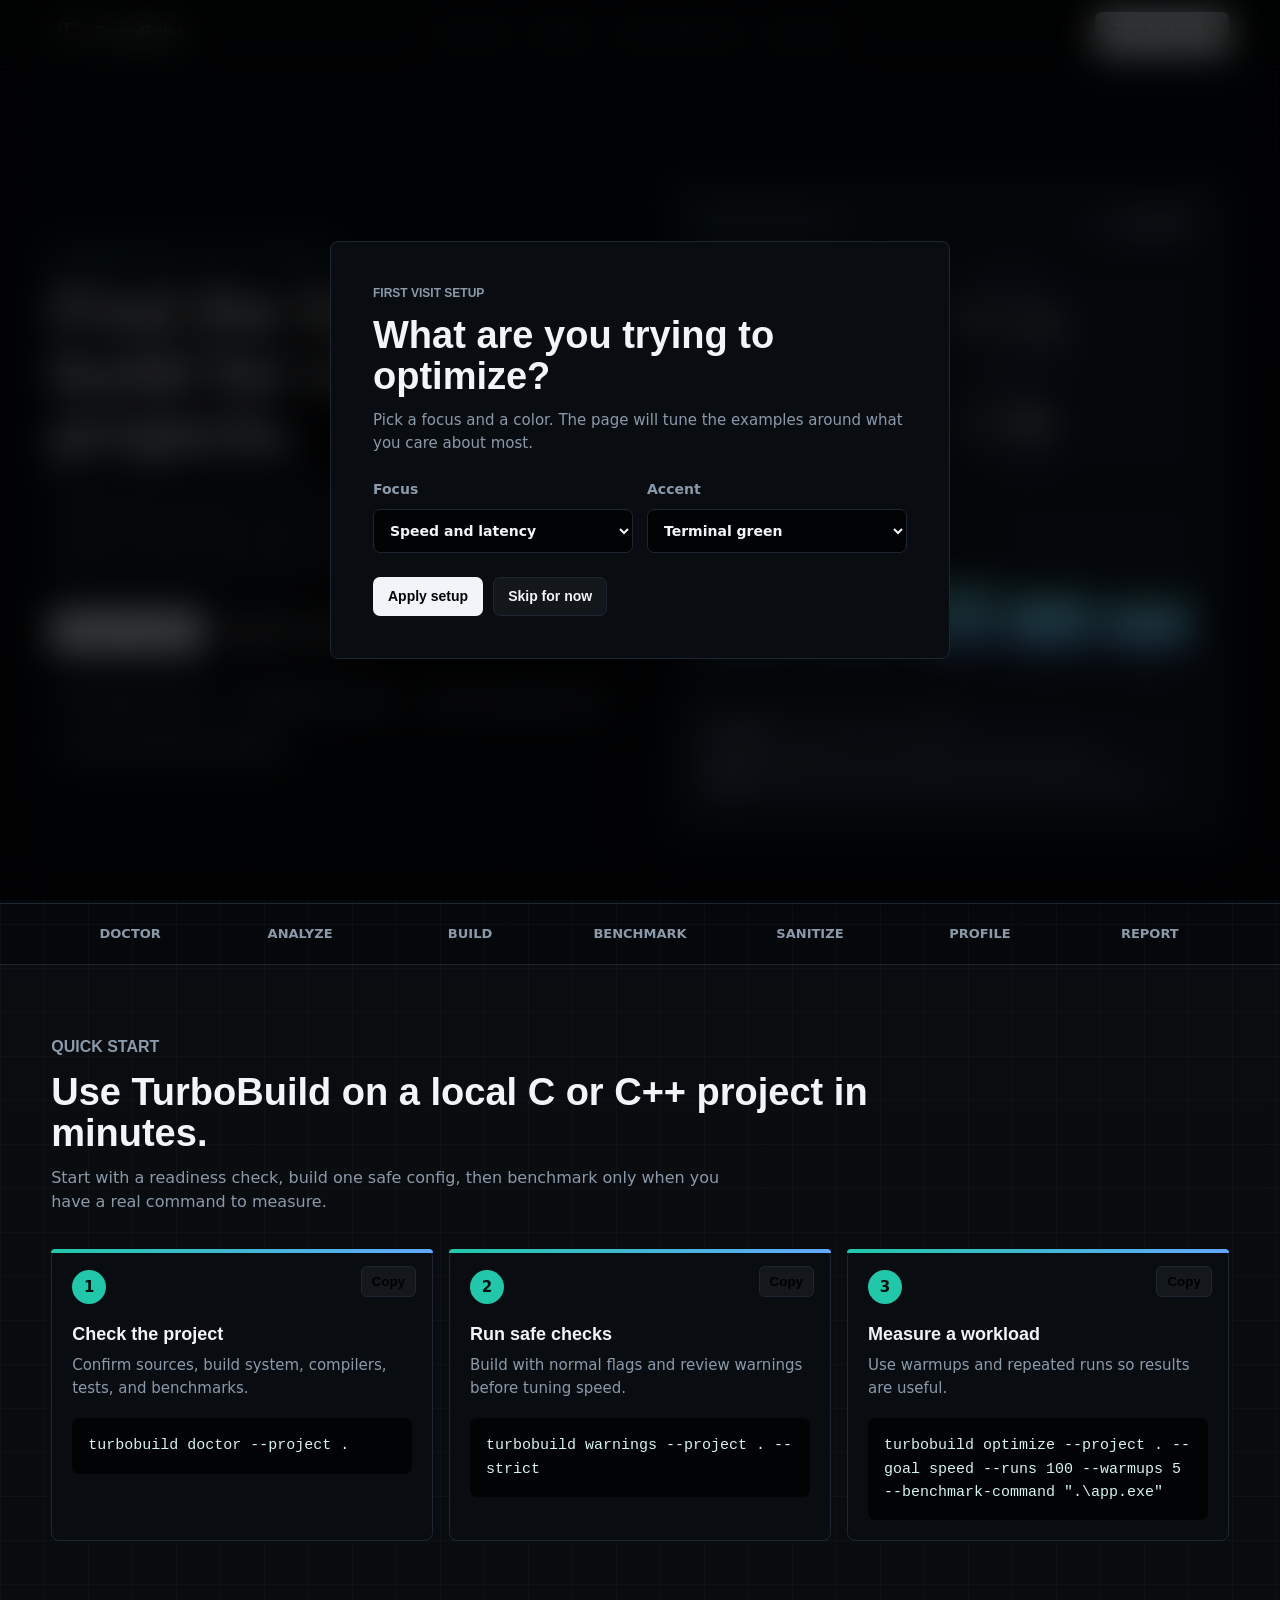
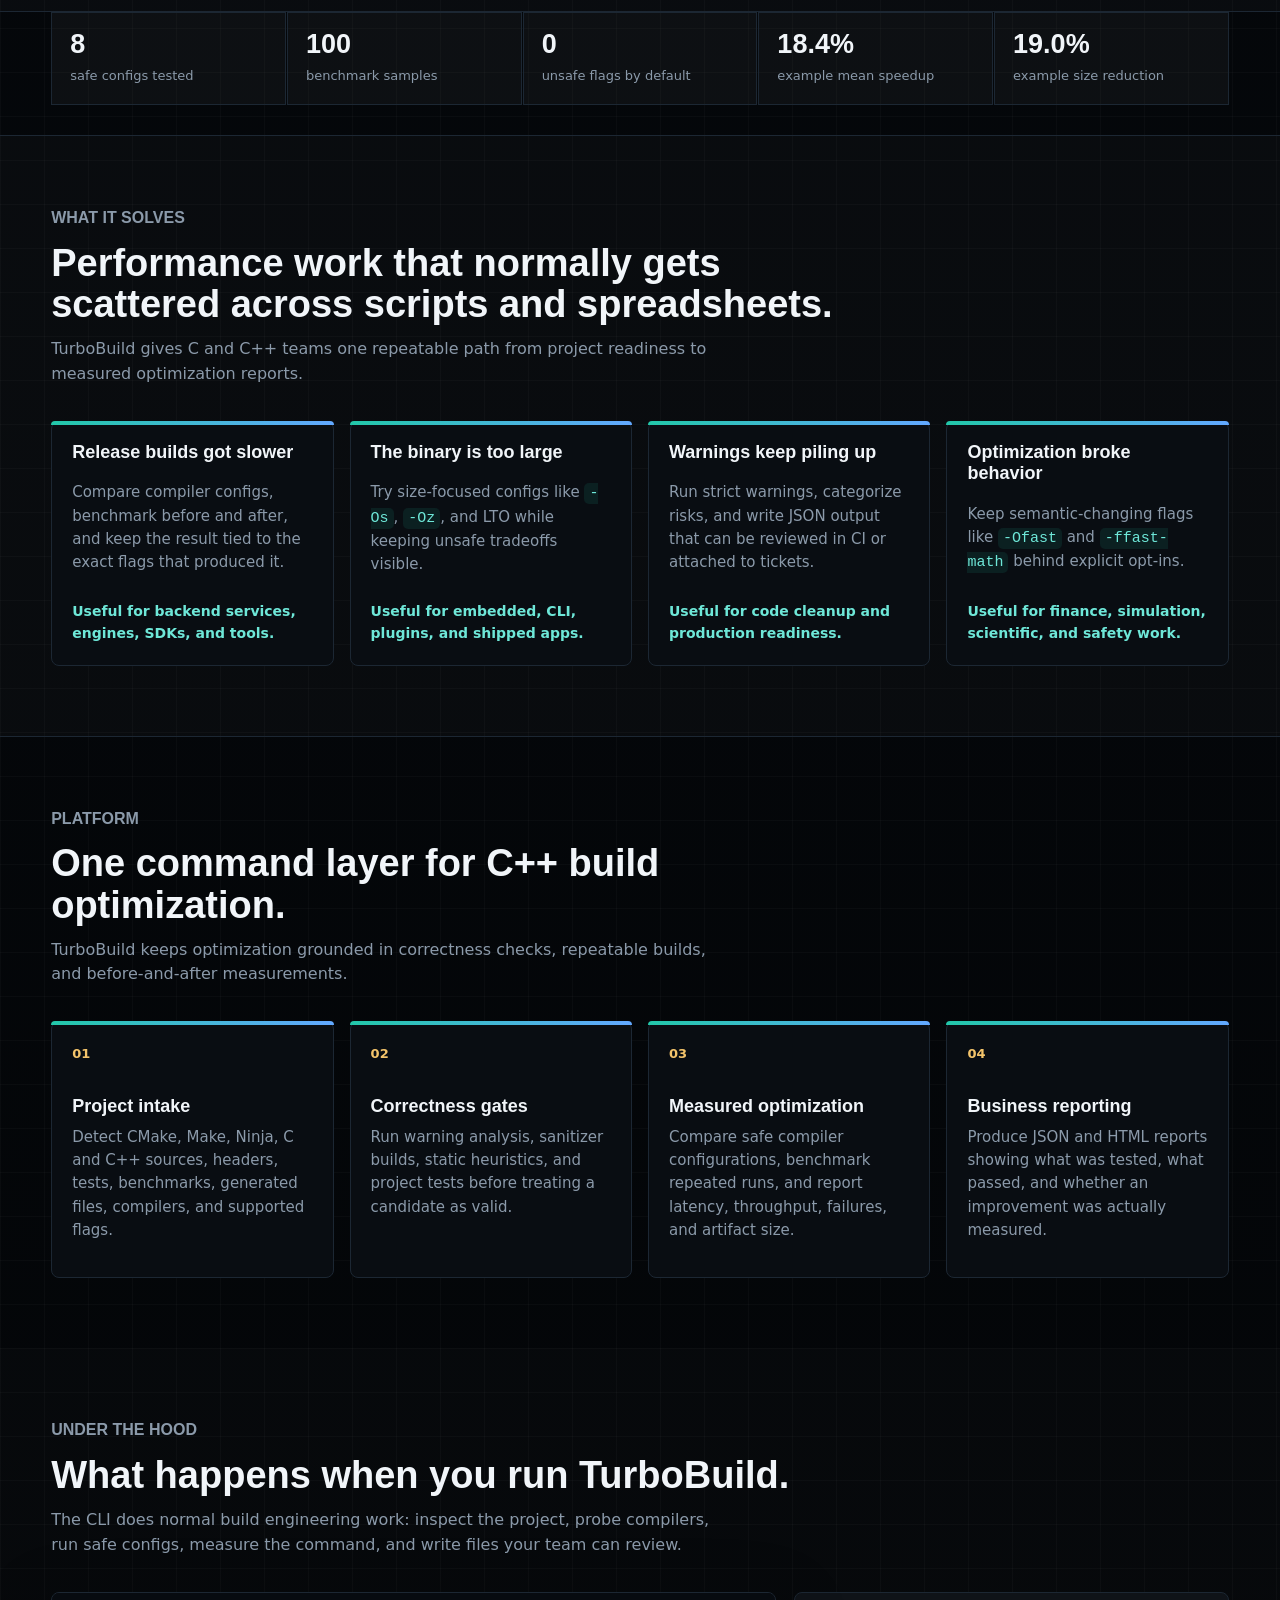
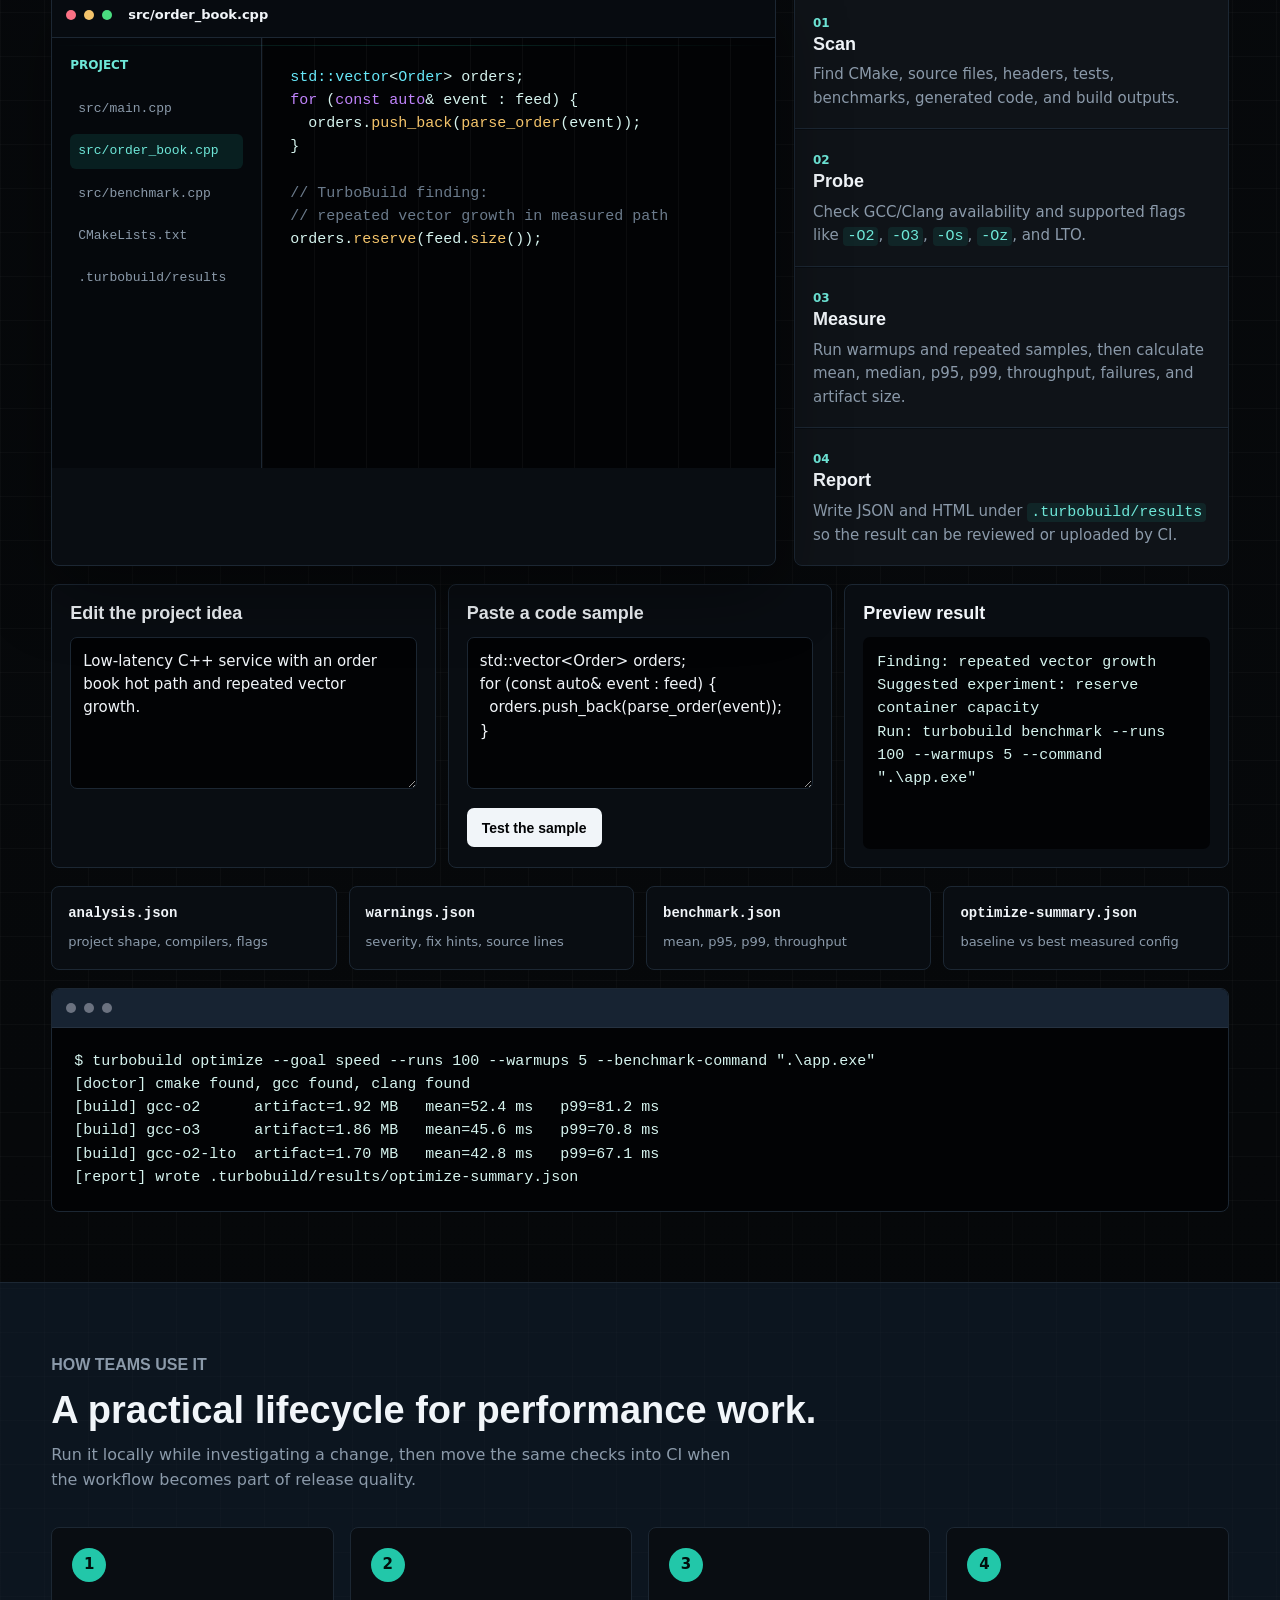
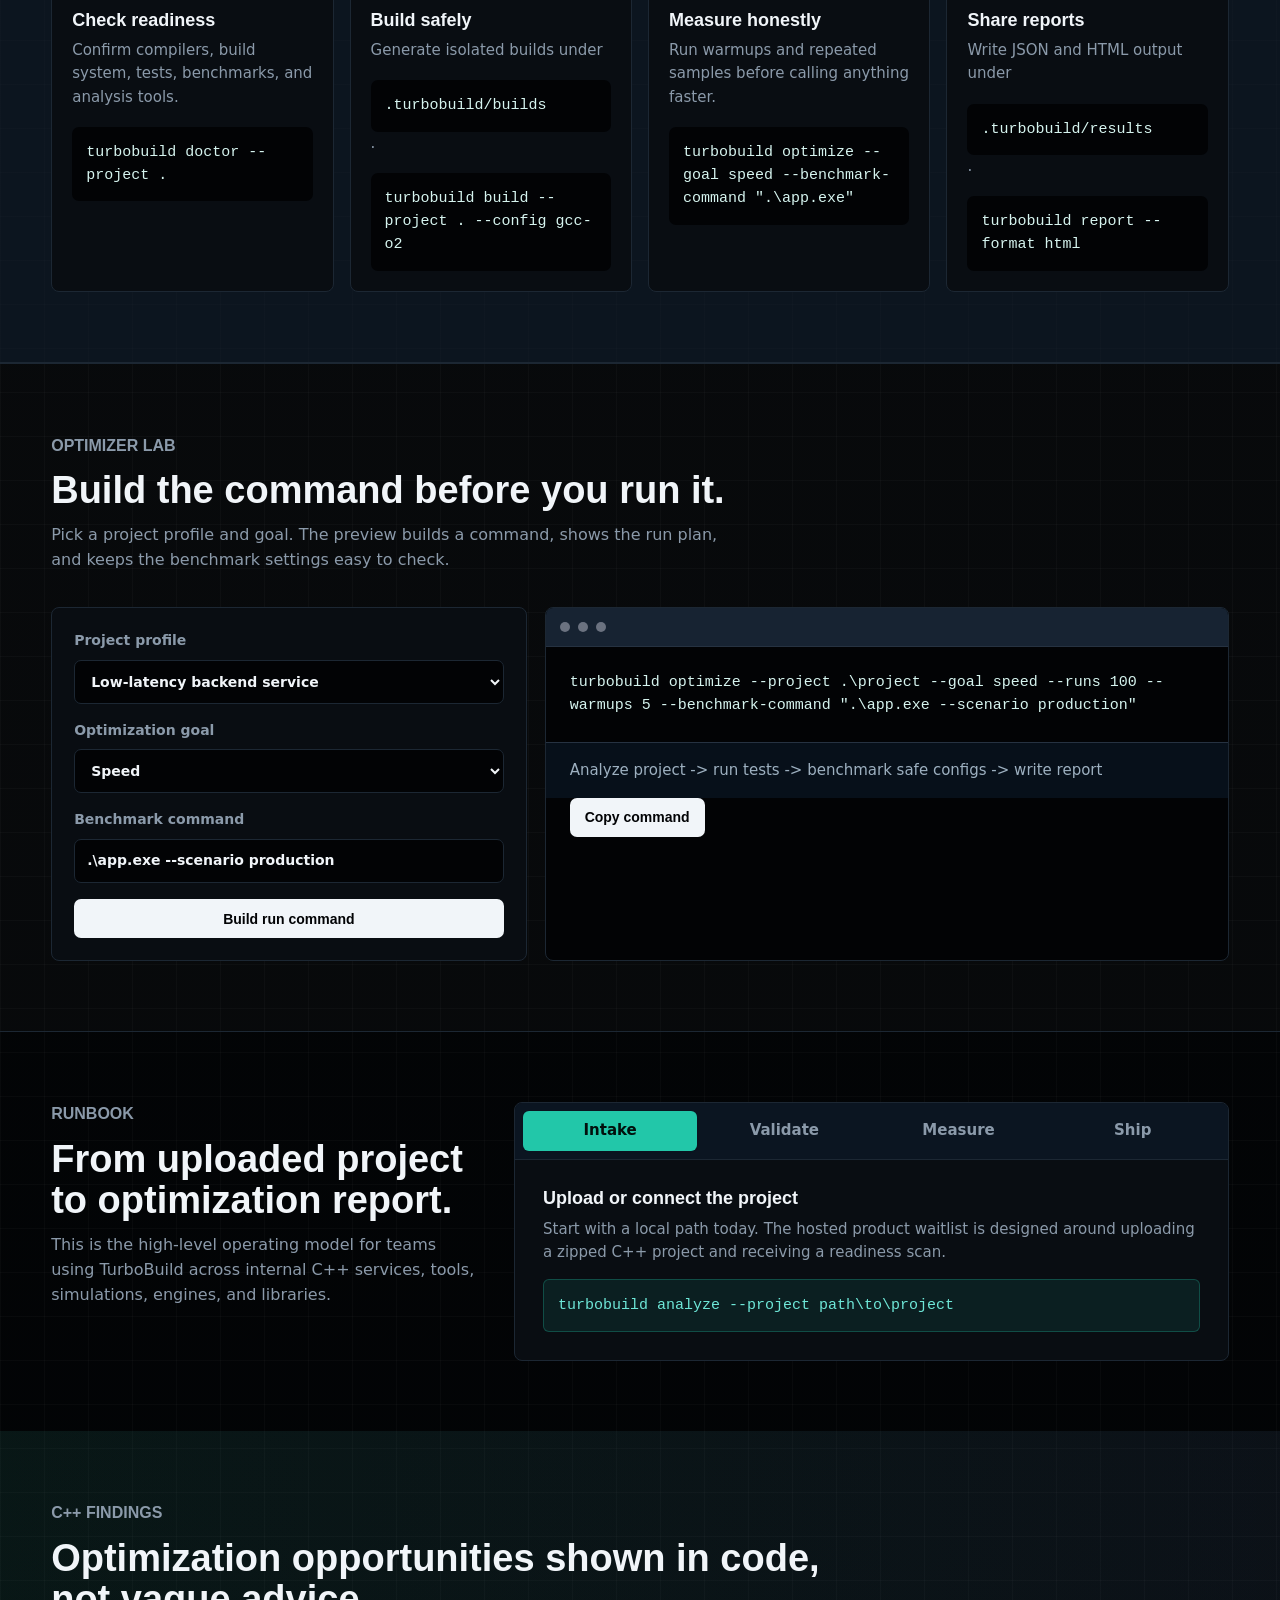
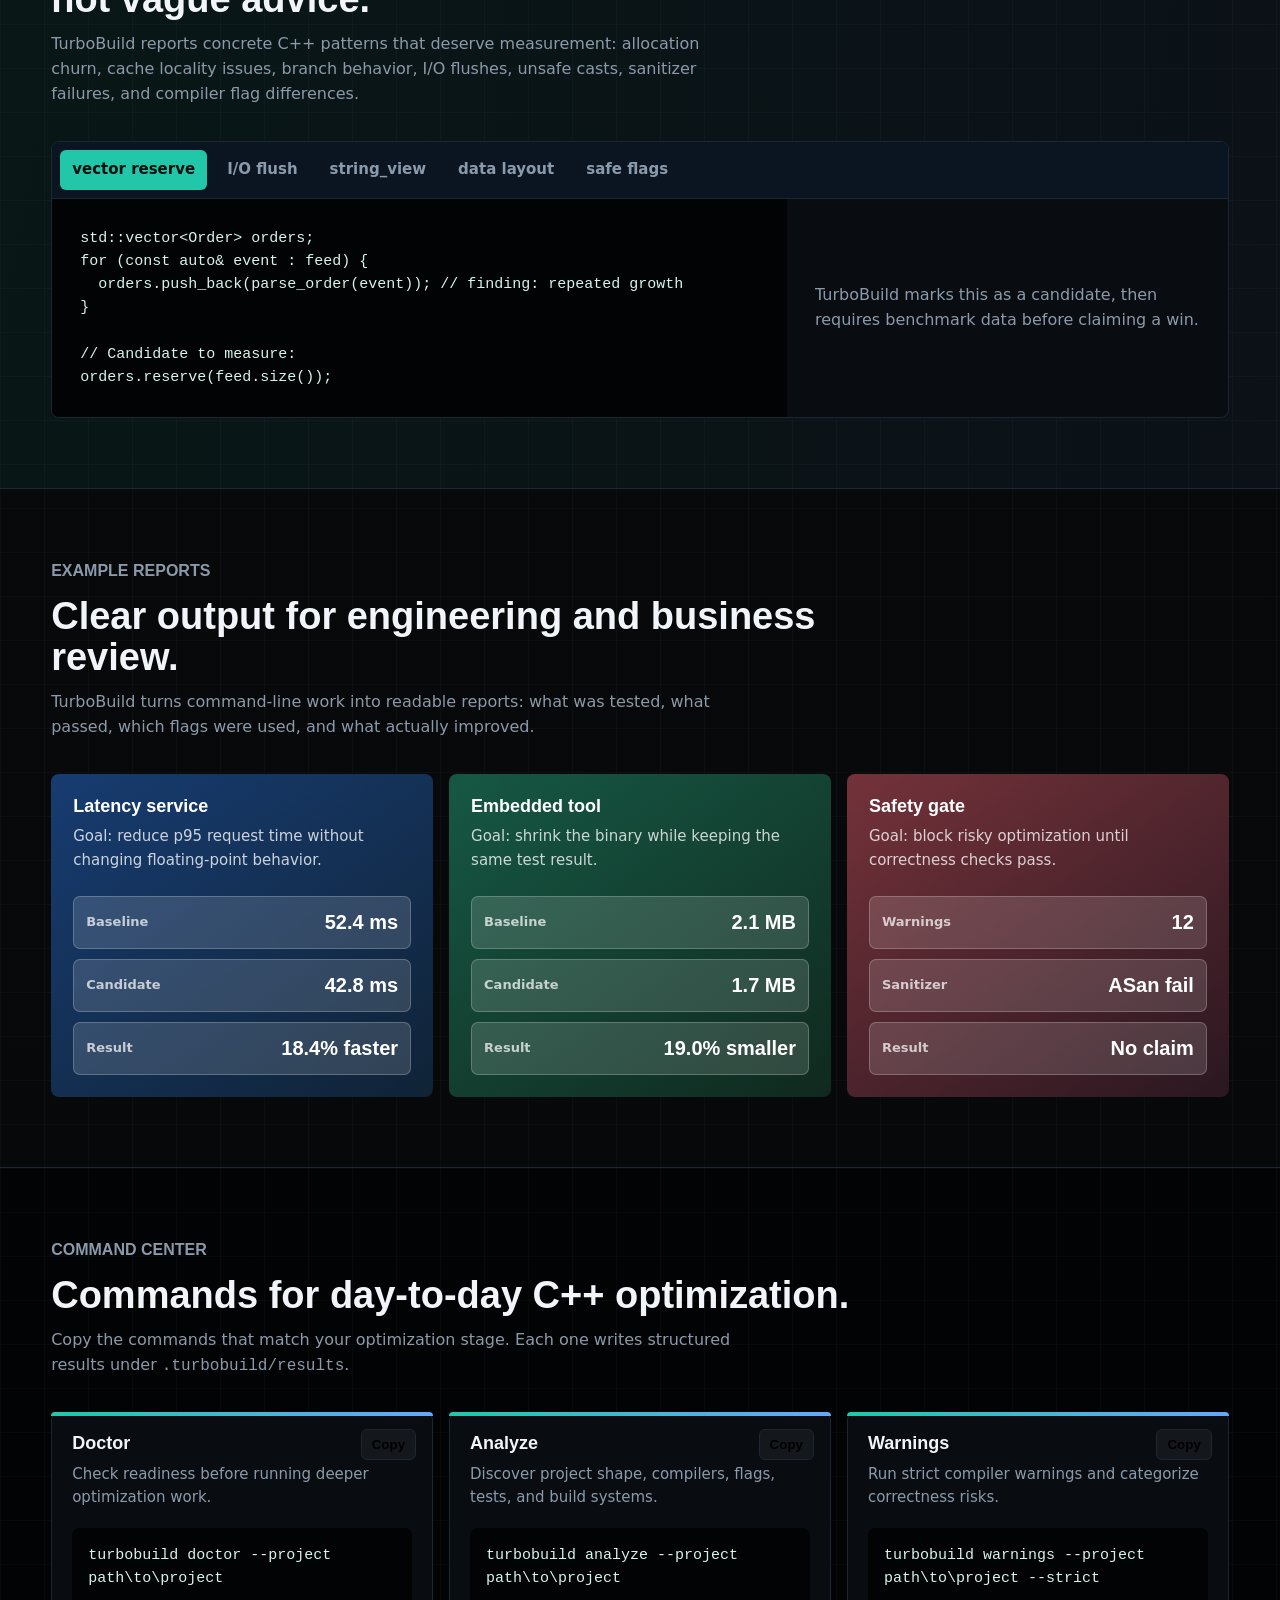
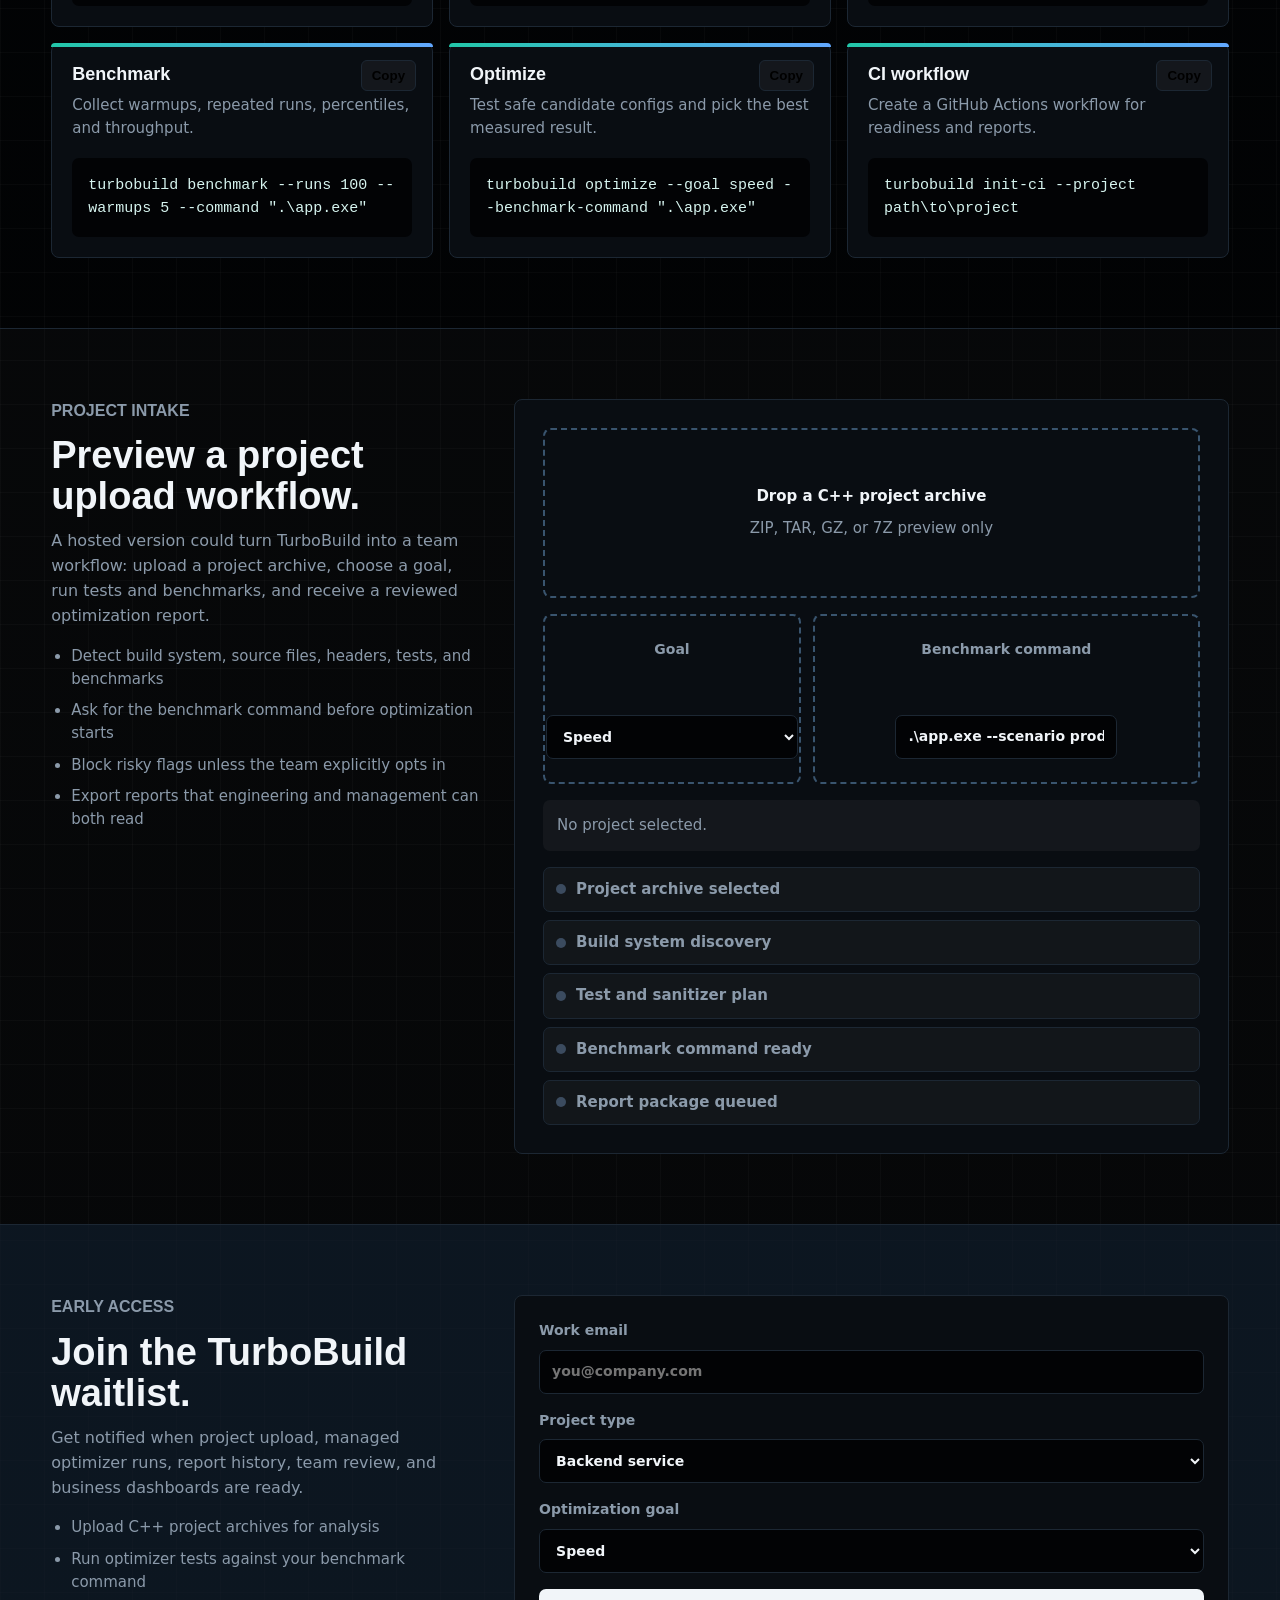
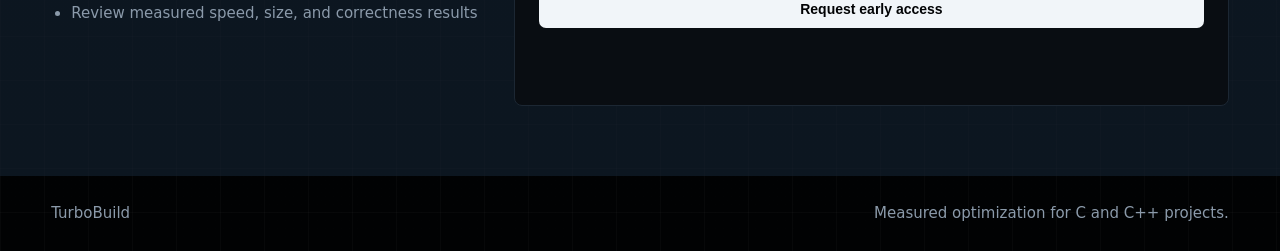
==== commit 381c8cbc: "Deploy site from 098827acf38a7270ad294b574aeacf90507fbd46" ====
--- a/index.html
+++ b/index.html
@@ -8,7 +8,8 @@
       name="description"
       content="TurboBuild analyzes, builds, tests, benchmarks, profiles, and optimizes C and C++ projects with measurement-first reports."
     />
-    <link rel="stylesheet" href="styles.css" />
+    <link rel="icon" href="favicon.svg?v=20260808-1" type="image/svg+xml" />
+    <link rel="stylesheet" href="styles.css?v=20260808-2" />
   </head>
   <body>
     <div class="welcome-modal" id="welcomeModal" aria-hidden="true">
@@ -39,7 +40,10 @@
             </select>
           </label>
         </div>
-        <button class="button button-dark" id="saveWelcome" type="button">Open TurboBuild</button>
+        <div class="welcome-actions">
+          <button class="button button-dark" id="saveWelcome" type="button">Apply setup</button>
+          <button class="button button-light" id="skipWelcome" type="button">Skip for now</button>
+        </div>
       </div>
     </div>
 
@@ -49,14 +53,12 @@
         <span>TurboBuild</span>
       </a>
       <nav class="nav" aria-label="Primary navigation">
+        <a href="#quickstart">Quick start</a>
         <a href="#platform">Platform</a>
-        <a href="#under-hood">Under hood</a>
-        <a href="#solves">Use cases</a>
-        <a href="#upload">Upload</a>
+        <a href="#optimizer-lab">Command builder</a>
         <a href="#commands">Commands</a>
-        <a href="#workflow">Workflow</a>
       </nav>
-      <a class="button button-dark" href="#waitlist">Join waitlist</a>
+      <a class="button button-dark" href="#quickstart">Start using it</a>
     </header>
 
     <main id="home">
@@ -72,8 +74,7 @@
             claims.
           </p>
           <div class="hero-actions">
-            <a class="button button-dark" href="#upload">Preview upload scan</a>
-            <a class="button button-dark" href="#workflow">See workflow</a>
+            <a class="button button-dark" href="#quickstart">Start in 3 steps</a>
             <a class="button button-light" href="#optimizer-lab">Build a command</a>
           </div>
           <div class="trust-row" aria-label="Optimization safety guarantees">
@@ -137,6 +138,41 @@
         <span>Sanitize</span>
         <span>Profile</span>
         <span>Report</span>
+      </section>
+
+      <section id="quickstart" class="section quickstart-section">
+        <div class="section-heading">
+          <p class="eyebrow">Quick start</p>
+          <h2>Use TurboBuild on a local C or C++ project in minutes.</h2>
+          <p>
+            Start with a readiness check, build one safe config, then benchmark
+            only when you have a real command to measure.
+          </p>
+        </div>
+
+        <div class="quickstart-grid">
+          <article class="quickstart-card">
+            <span>1</span>
+            <h3>Check the project</h3>
+            <p>Confirm sources, build system, compilers, tests, and benchmarks.</p>
+            <pre><code>turbobuild doctor --project .</code></pre>
+            <button class="copy-button" type="button">Copy</button>
+          </article>
+          <article class="quickstart-card">
+            <span>2</span>
+            <h3>Run safe checks</h3>
+            <p>Build with normal flags and review warnings before tuning speed.</p>
+            <pre><code>turbobuild warnings --project . --strict</code></pre>
+            <button class="copy-button" type="button">Copy</button>
+          </article>
+          <article class="quickstart-card">
+            <span>3</span>
+            <h3>Measure a workload</h3>
+            <p>Use warmups and repeated runs so results are useful.</p>
+            <pre><code>turbobuild optimize --project . --goal speed --runs 100 --warmups 5 --benchmark-command ".\app.exe"</code></pre>
+            <button class="copy-button" type="button">Copy</button>
+          </article>
+        </div>
       </section>
 
       <section class="metric-ribbon" aria-label="Example measured output">
@@ -424,6 +460,7 @@
             <div class="run-plan" id="runPlan">
               Analyze project -> run tests -> benchmark safe configs -> write report
             </div>
+            <button class="button button-dark lab-copy" id="copyGeneratedCommand" type="button">Copy command</button>
           </div>
         </div>
       </section>
@@ -754,6 +791,6 @@
       <span>Measured optimization for C and C++ projects.</span>
     </footer>
 
-    <script src="script.js"></script>
+    <script src="script.js?v=20260808-2"></script>
   </body>
 </html>
--- a/styles.css
+++ b/styles.css
@@ -133,6 +133,7 @@
 .feature-card,
 .solve-card,
 .command-card,
+.quickstart-card,
 .example-card,
 .lifecycle div,
 .upload-box label,
@@ -188,6 +189,12 @@
   margin: 24px 0;
 }
 
+.welcome-actions {
+  display: flex;
+  flex-wrap: wrap;
+  gap: 10px;
+}
+
 .welcome-grid label {
   color: var(--muted);
   display: grid;
@@ -565,7 +572,8 @@
 
 .feature-grid,
 .command-grid,
-.solve-grid {
+.solve-grid,
+.quickstart-grid {
   display: grid;
   gap: 16px;
   grid-template-columns: repeat(4, minmax(0, 1fr));
@@ -574,6 +582,7 @@
 .feature-card,
 .solve-card,
 .command-card,
+.quickstart-card,
 .tab-shell,
 .upload-box,
 .waitlist-form,
@@ -587,7 +596,8 @@
 
 .feature-card,
 .solve-card,
-.command-card {
+.command-card,
+.quickstart-card {
   min-height: 210px;
   padding: 20px;
   position: relative;
@@ -595,7 +605,8 @@
 
 .feature-card::before,
 .solve-card::before,
-.command-card::before {
+.command-card::before,
+.quickstart-card::before {
   background: linear-gradient(90deg, var(--accent), var(--blue));
   border-radius: 8px 8px 0 0;
   content: "";
@@ -609,6 +620,7 @@
 .feature-card:hover,
 .solve-card:hover,
 .command-card:hover,
+.quickstart-card:hover,
 .lifecycle div:hover,
 .pipeline-panel div:hover,
 .report-strip div:hover {
@@ -877,9 +889,46 @@
 .feature-card p,
 .solve-card p,
 .command-card p,
+.quickstart-card p,
 .tab-panel p,
 .check-list {
   color: var(--muted);
+}
+
+.quickstart-section {
+  background: rgba(255, 255, 255, 0.018);
+  border-bottom: 1px solid var(--line);
+}
+
+.quickstart-grid {
+  grid-template-columns: repeat(3, minmax(0, 1fr));
+}
+
+.quickstart-card {
+  min-height: 280px;
+}
+
+.quickstart-card > span {
+  align-items: center;
+  background: var(--accent);
+  border-radius: 50%;
+  color: #02100d;
+  display: inline-flex;
+  font-weight: 900;
+  height: 34px;
+  justify-content: center;
+  margin-bottom: 20px;
+  width: 34px;
+}
+
+.quickstart-card pre {
+  background: var(--code);
+  border-radius: 7px;
+  color: #d6f4ef;
+  margin: 18px 0 0;
+  overflow-x: auto;
+  padding: 16px;
+  white-space: pre-wrap;
 }
 
 .solve-section {
@@ -1033,6 +1082,10 @@
   padding: 16px 24px;
 }
 
+.lab-copy {
+  margin: 0 24px 24px;
+}
+
 .terminal-deep-dive {
   background: var(--code);
   border: 1px solid var(--line);
@@ -1163,7 +1216,8 @@
   grid-template-columns: repeat(3, minmax(0, 1fr));
 }
 
-.command-card {
+.command-card,
+.quickstart-card {
   position: relative;
 }
 
@@ -1562,6 +1616,7 @@
   .command-grid,
   .example-grid,
   .solve-grid,
+  .quickstart-grid,
   .lifecycle,
   .metric-ribbon,
   .report-strip,
@@ -1588,6 +1643,7 @@
   .command-grid,
   .example-grid,
   .solve-grid,
+  .quickstart-grid,
   .lifecycle,
   .metric-ribbon,
   .report-strip,
